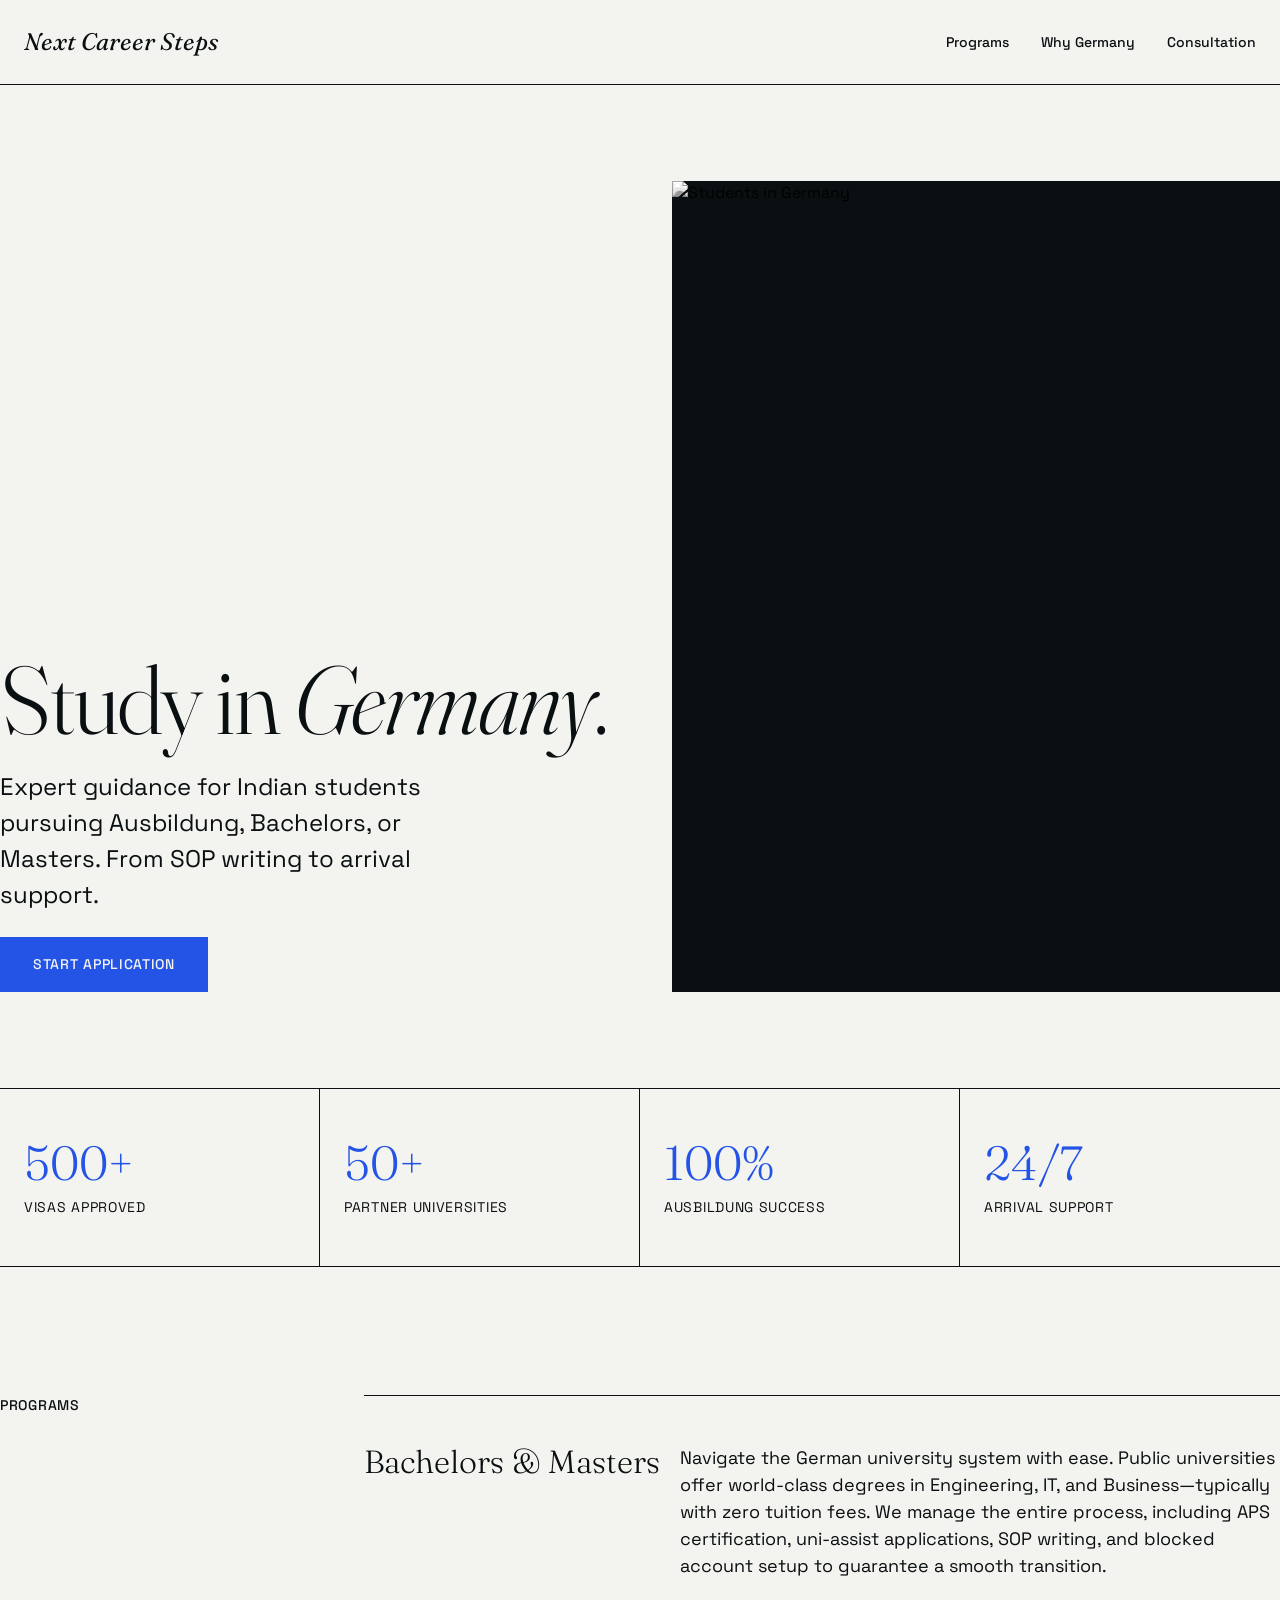
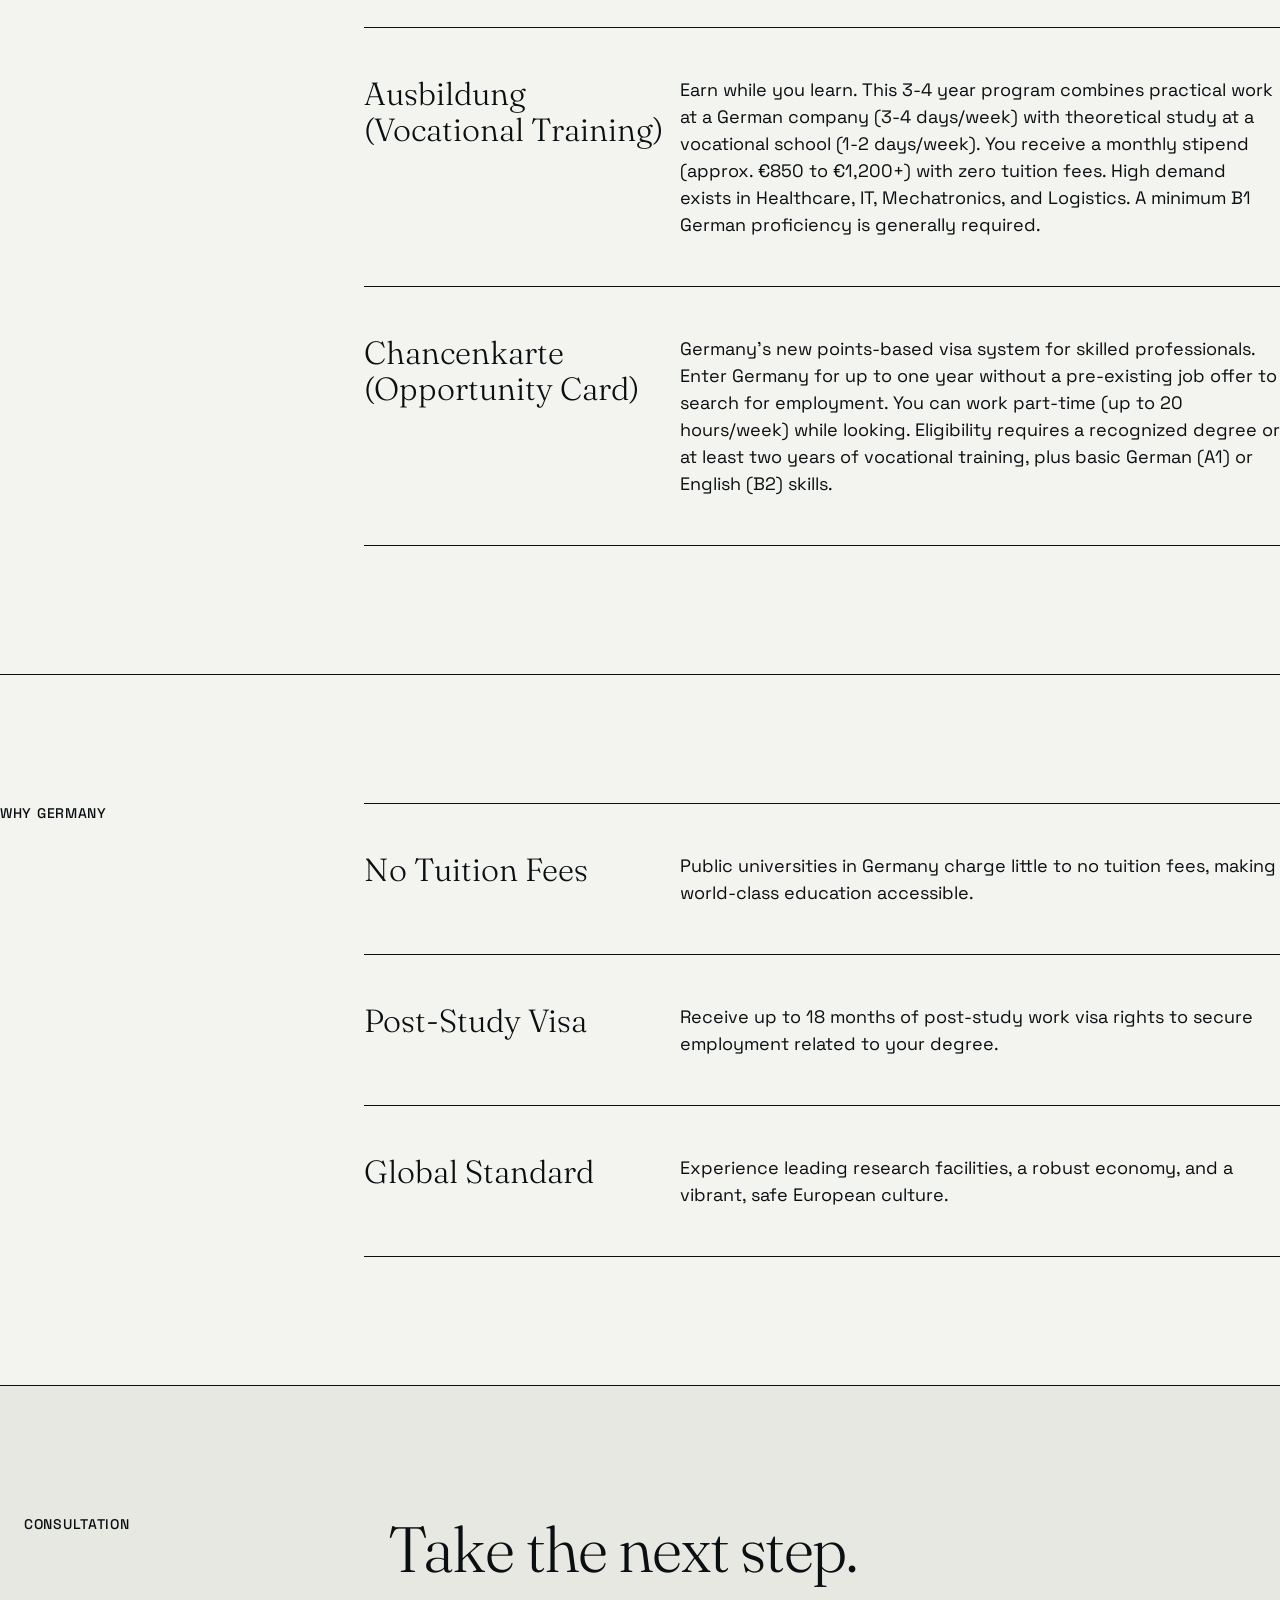
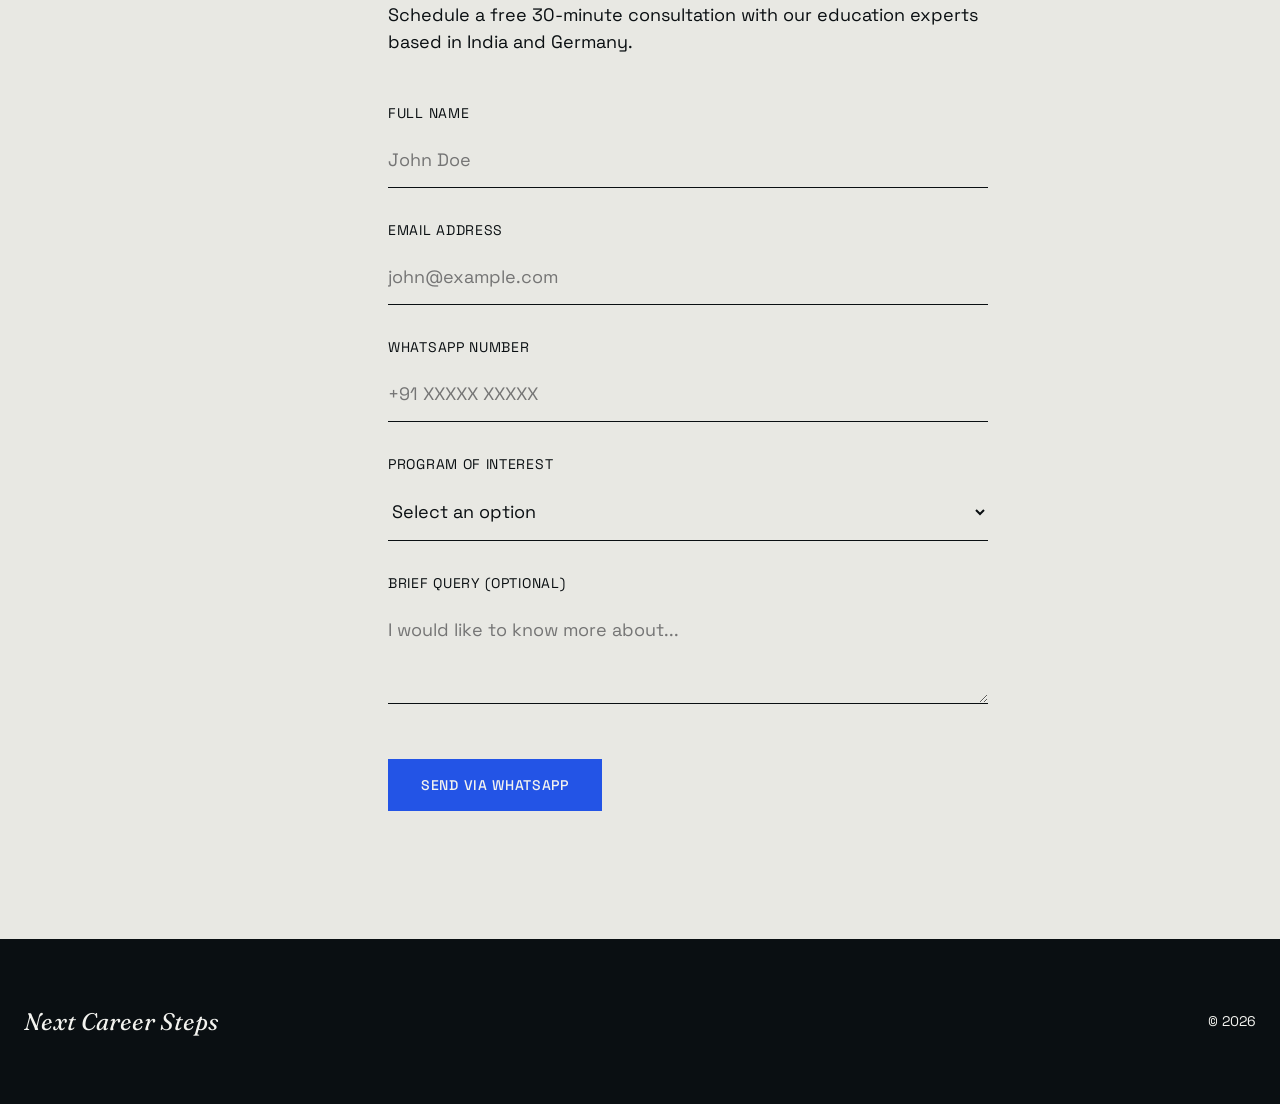
==== index.html @ 49f04acb "Initial commit: Next Career Steps website" ====
<!DOCTYPE html>
<html lang="en">
<head>
    <meta charset="UTF-8">
    <meta name="viewport" content="width=device-width, initial-scale=1.0">
    <title>Next Career Steps | Study in Germany</title>
    <link rel="stylesheet" href="styles.css">
</head>
<body>
    <header class="header">
        <a href="/" class="brand">Next Career Steps</a>
        <nav class="nav-links">
            <a href="#programs">Programs</a>
            <a href="#why">Why Germany</a>
            <a href="#contact">Consultation</a>
        </nav>
    </header>

    <main>
        <section class="container hero">
            <div class="hero-content">
                <h1>Study in <em>Germany</em>.</h1>
                <p>Expert guidance for Indian students pursuing Ausbildung, Bachelors, or Masters. From SOP writing to arrival support.</p>
                <a href="#contact" class="btn btn-primary">Start application</a>
            </div>
            <div class="hero-image">
                <img src="https://images.unsplash.com/photo-1527866959252-deab85ef7d1b?ixlib=rb-4.0.3&auto=format&fit=crop&w=800&q=80" alt="Students in Germany">
            </div>
        </section>

        <section class="stats">
            <div class="stat-item">
                <h3>500+</h3>
                <p>Visas Approved</p>
            </div>
            <div class="stat-item">
                <h3>50+</h3>
                <p>Partner Universities</p>
            </div>
            <div class="stat-item">
                <h3>100%</h3>
                <p>Ausbildung Success</p>
            </div>
            <div class="stat-item">
                <h3>24/7</h3>
                <p>Arrival Support</p>
            </div>
        </section>

        <section id="programs" class="section container">
            <div class="section-grid">
                <div class="section-title">Programs</div>
                <div class="list-group">
                    <div class="list-item">
                        <h4>Bachelors & Masters</h4>
                        <p>Navigate the German university system with ease. Public universities offer world-class degrees in Engineering, IT, and Business—typically with zero tuition fees. We manage the entire process, including APS certification, uni-assist applications, SOP writing, and blocked account setup to guarantee a smooth transition.</p>
                    </div>
                    <div class="list-item">
                        <h4>Ausbildung (Vocational Training)</h4>
                        <p>Earn while you learn. This 3-4 year program combines practical work at a German company (3-4 days/week) with theoretical study at a vocational school (1-2 days/week). You receive a monthly stipend (approx. €850 to €1,200+) with zero tuition fees. High demand exists in Healthcare, IT, Mechatronics, and Logistics. A minimum B1 German proficiency is generally required.</p>
                    </div>
                    <div class="list-item">
                        <h4>Chancenkarte (Opportunity Card)</h4>
                        <p>Germany's new points-based visa system for skilled professionals. Enter Germany for up to one year without a pre-existing job offer to search for employment. You can work part-time (up to 20 hours/week) while looking. Eligibility requires a recognized degree or at least two years of vocational training, plus basic German (A1) or English (B2) skills.</p>
                    </div>
                </div>
            </div>
        </section>

        <section id="why" class="section container">
            <div class="section-grid">
                <div class="section-title">Why Germany</div>
                <div class="list-group">
                    <div class="list-item">
                        <h4>No Tuition Fees</h4>
                        <p>Public universities in Germany charge little to no tuition fees, making world-class education accessible.</p>
                    </div>
                    <div class="list-item">
                        <h4>Post-Study Visa</h4>
                        <p>Receive up to 18 months of post-study work visa rights to secure employment related to your degree.</p>
                    </div>
                    <div class="list-item">
                        <h4>Global Standard</h4>
                        <p>Experience leading research facilities, a robust economy, and a vibrant, safe European culture.</p>
                    </div>
                </div>
            </div>
        </section>

        <section id="contact" class="section contact-section">
            <div class="container section-grid">
                <div class="section-title">Consultation</div>
                <div class="form-wrapper">
                    <h2>Take the next step.</h2>
                    <p>Schedule a free 30-minute consultation with our education experts based in India and Germany.</p>
                    
                    <form id="contact-form" style="margin-top: 3rem;">
                        <div class="form-group">
                            <label for="name">Full Name</label>
                            <input type="text" id="name" required placeholder="John Doe">
                        </div>
                        <div class="form-group">
                            <label for="email">Email Address</label>
                            <input type="email" id="email" required placeholder="john@example.com">
                        </div>
                        <div class="form-group">
                            <label for="phone">WhatsApp Number</label>
                            <input type="tel" id="phone" required placeholder="+91 XXXXX XXXXX">
                        </div>
                        <div class="form-group">
                            <label for="program">Program of Interest</label>
                            <select id="program" required>
                                <option value="" disabled selected>Select an option</option>
                                <option value="Bachelors">Bachelors</option>
                                <option value="Masters">Masters</option>
                                <option value="Ausbildung">Ausbildung</option>
                                <option value="Chancenkarte">Chancenkarte (Job Seeker)</option>
                                <option value="Other">Other</option>
                            </select>
                        </div>
                        <div class="form-group">
                            <label for="message">Brief Query (Optional)</label>
                            <textarea id="message" rows="3" placeholder="I would like to know more about..."></textarea>
                        </div>
                        <button type="submit" class="btn btn-primary" style="margin-top: 1rem;">Send via WhatsApp</button>
                    </form>
                </div>
            </div>
        </section>
    </main>

    <footer class="footer">
        <div class="brand">Next Career Steps</div>
        <p style="margin: 0; font-size: 0.875rem;">© 2026</p>
    </footer>

    <script src="script.js"></script>
</body>
</html>
---- styles.css ----
/* Base & Variables */
@import url('https://fonts.googleapis.com/css2?family=Fraunces:ital,opsz,wght@0,9..144,300;0,9..144,400;1,9..144,300;1,9..144,400&family=Space+Grotesk:wght@400;500;600&display=swap');

:root {
    --ink: #0A0F12;       /* Deep almost black for text and borders */
    --paper: #F3F3EF;     /* slightly warm, gritty off-white */
    --accent: #2354E6;    /* highly saturated electric blue for actions */
    --surface: #E8E8E3;   /* slightly darker paper for contrasting sections */
}

* {
    margin: 0;
    padding: 0;
    box-sizing: border-box;
}

body {
    font-family: 'Space Grotesk', sans-serif;
    color: var(--ink);
    background-color: var(--paper);
    line-height: 1.5;
    -webkit-font-smoothing: antialiased;
}

/* Typography */
h1, h2, h3, h4 {
    font-family: 'Fraunces', serif;
    font-weight: 300;
    line-height: 1.1;
    color: var(--ink);
    margin-bottom: 1rem;
}

h1 {
    font-size: clamp(3rem, 8vw, 6rem);
    letter-spacing: -0.02em;
}

h2 {
    font-size: clamp(2rem, 5vw, 4rem);
    letter-spacing: -0.02em;
}

p {
    font-size: 1.125rem;
    max-width: 65ch;
    margin-bottom: 1.5rem;
}

a {
    color: inherit;
    text-decoration: none;
}

ul {
    list-style: none;
}

/* Layout Utilities */
.container {
    max-width: 1400px;
    margin: 0 auto;
    padding: 0 24px;
}

.border-top { border-top: 1px solid var(--ink); }
.border-bottom { border-bottom: 1px solid var(--ink); }
.border-right { border-right: 1px solid var(--ink); }

/* Buttons & Links */
.btn {
    display: inline-flex;
    align-items: center;
    font-family: 'Space Grotesk', sans-serif;
    font-weight: 500;
    text-transform: uppercase;
    font-size: 0.875rem;
    letter-spacing: 0.05em;
    padding: 1rem 2rem;
    border: 1px solid var(--ink);
    background: transparent;
    color: var(--ink);
    cursor: pointer;
    transition: all 0.2s ease;
}

.btn-primary {
    background: var(--accent);
    color: var(--paper);
    border-color: var(--accent);
}

.btn-primary:hover {
    background: var(--ink);
    border-color: var(--ink);
}

.btn:hover {
    background: var(--ink);
    color: var(--paper);
}

/* Header */
.header {
    display: flex;
    justify-content: space-between;
    align-items: center;
    padding: 1.5rem 24px;
    border-bottom: 1px solid var(--ink);
    background: var(--paper);
}

.brand {
    font-family: 'Fraunces', serif;
    font-size: 1.5rem;
    font-style: italic;
    font-weight: 400;
}

.nav-links {
    display: flex;
    gap: 2rem;
}

.nav-links a {
    font-size: 0.875rem;
    font-weight: 500;
}

.nav-links a:hover {
    color: var(--accent);
}

/* Hero */
.hero {
    padding: 6rem 0;
    display: grid;
    grid-template-columns: 1fr;
    gap: 4rem;
}

@media (min-width: 900px) {
    .hero {
        grid-template-columns: 1fr 1fr;
        align-items: end;
    }
}

.hero-content p {
    font-size: 1.5rem;
    max-width: 30ch;
}

.hero-image {
    aspect-ratio: 3/4;
    background: var(--ink);
    width: 100%;
    overflow: hidden;
}

.hero-image img {
    width: 100%;
    height: 100%;
    object-fit: cover;
    filter: grayscale(100%) contrast(1.2);
    transition: filter 0.5s ease;
}

.hero-image:hover img {
    filter: grayscale(0%);
}

/* Stats */
.stats {
    display: grid;
    grid-template-columns: 1fr;
    border-top: 1px solid var(--ink);
}

@media (min-width: 600px) {
    .stats { grid-template-columns: repeat(2, 1fr); }
}

@media (min-width: 900px) {
    .stats { grid-template-columns: repeat(4, 1fr); }
}

.stat-item {
    padding: 3rem 24px;
    border-bottom: 1px solid var(--ink);
}

@media (min-width: 600px) {
    .stat-item:nth-child(odd) { border-right: 1px solid var(--ink); }
}

@media (min-width: 900px) {
    .stat-item { border-right: 1px solid var(--ink); border-bottom: none; }
    .stat-item:last-child { border-right: none; }
}

.stat-item h3 {
    font-size: 3rem;
    margin-bottom: 0.5rem;
    color: var(--accent);
}

.stat-item p {
    font-size: 0.875rem;
    text-transform: uppercase;
    letter-spacing: 0.05em;
    margin: 0;
}

/* Section Shared */
.section {
    padding: 8rem 0;
    border-top: 1px solid var(--ink);
}

.section-grid {
    display: grid;
    grid-template-columns: 1fr;
    gap: 4rem;
}

@media (min-width: 900px) {
    .section-grid {
        grid-template-columns: 300px 1fr;
    }
}

.section-title {
    font-family: 'Space Grotesk', sans-serif;
    font-size: 0.875rem;
    text-transform: uppercase;
    letter-spacing: 0.05em;
    font-weight: 500;
}

/* List Items (Programs & Why Germany) */
.list-group {
    display: flex;
    flex-direction: column;
}

.list-item {
    border-top: 1px solid var(--ink);
    padding: 3rem 0;
    display: grid;
    grid-template-columns: 1fr;
    gap: 1rem;
}

@media (min-width: 768px) {
    .list-item {
        grid-template-columns: 1fr 2fr;
    }
}

.list-item h4 {
    font-size: 2rem;
    margin: 0;
}

.list-item p {
    margin: 0;
}

.list-group .list-item:last-child {
    border-bottom: 1px solid var(--ink);
}

/* Form Section */
.contact-section {
    background: var(--surface);
}

.form-wrapper {
    max-width: 600px;
}

.form-group {
    margin-bottom: 2rem;
}

.form-group label {
    display: block;
    font-size: 0.875rem;
    text-transform: uppercase;
    letter-spacing: 0.05em;
    margin-bottom: 0.5rem;
}

input, select, textarea {
    width: 100%;
    padding: 1rem 0;
    border: none;
    border-bottom: 1px solid var(--ink);
    background: transparent;
    font-family: 'Space Grotesk', sans-serif;
    font-size: 1.125rem;
    color: var(--ink);
    border-radius: 0;
    transition: border-color 0.2s;
}

input:focus, select:focus, textarea:focus {
    outline: none;
    border-bottom-color: var(--accent);
}

/* Footer */
.footer {
    padding: 4rem 24px;
    border-top: 1px solid var(--ink);
    background: var(--ink);
    color: var(--paper);
    display: flex;
    justify-content: space-between;
    align-items: center;
}

.footer .brand {
    color: var(--paper);
}
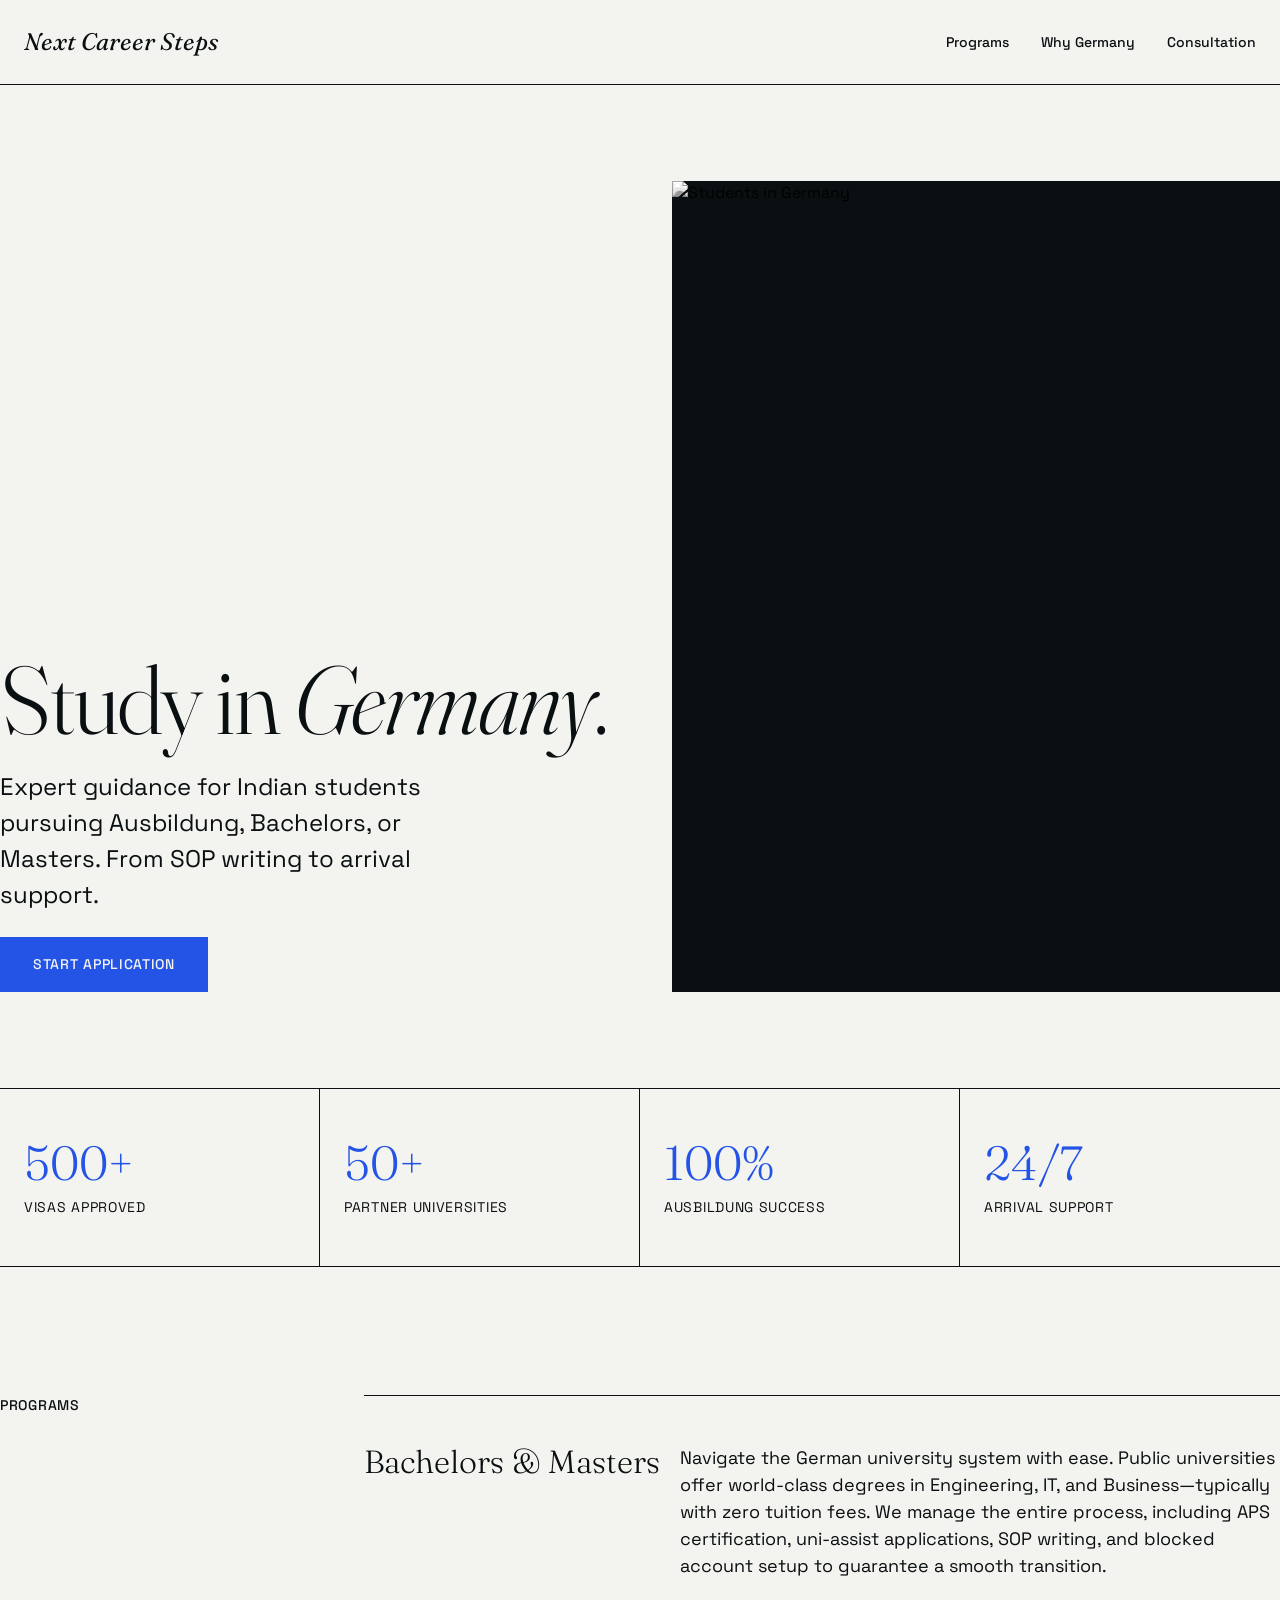
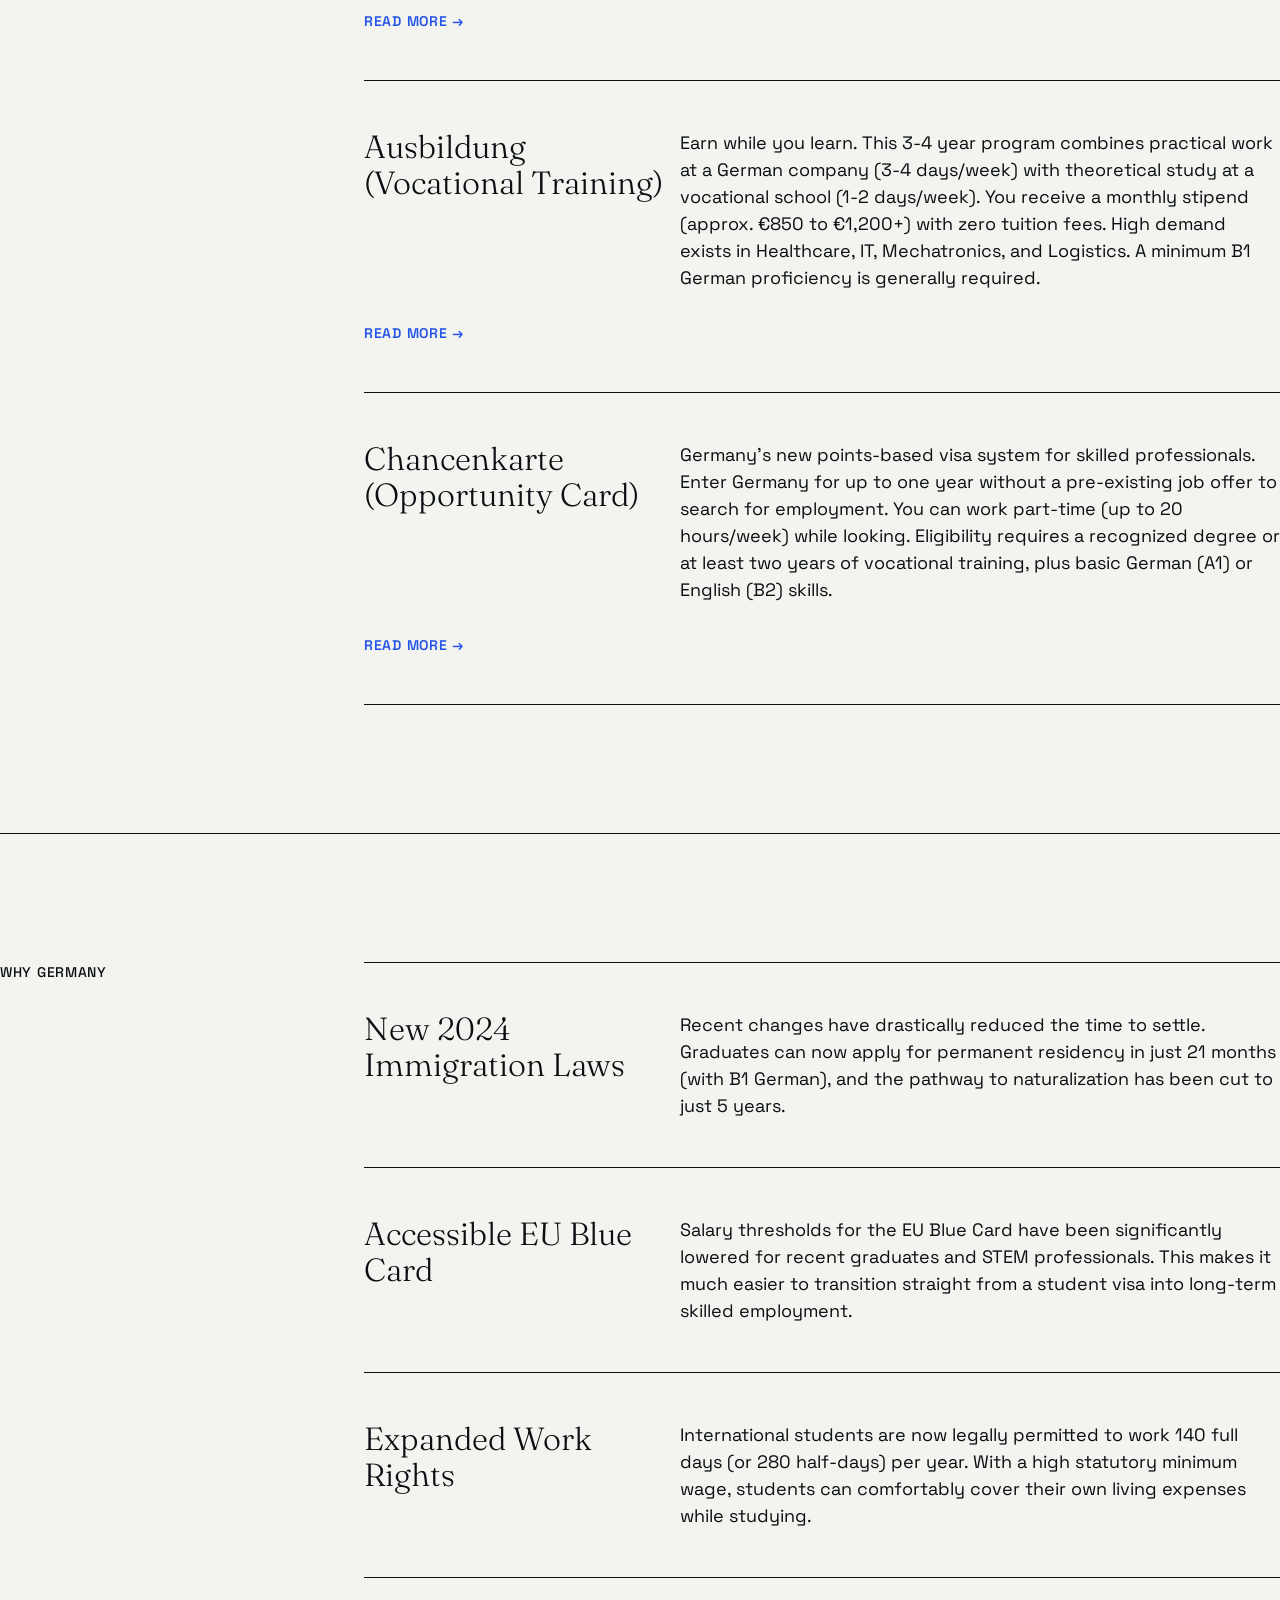
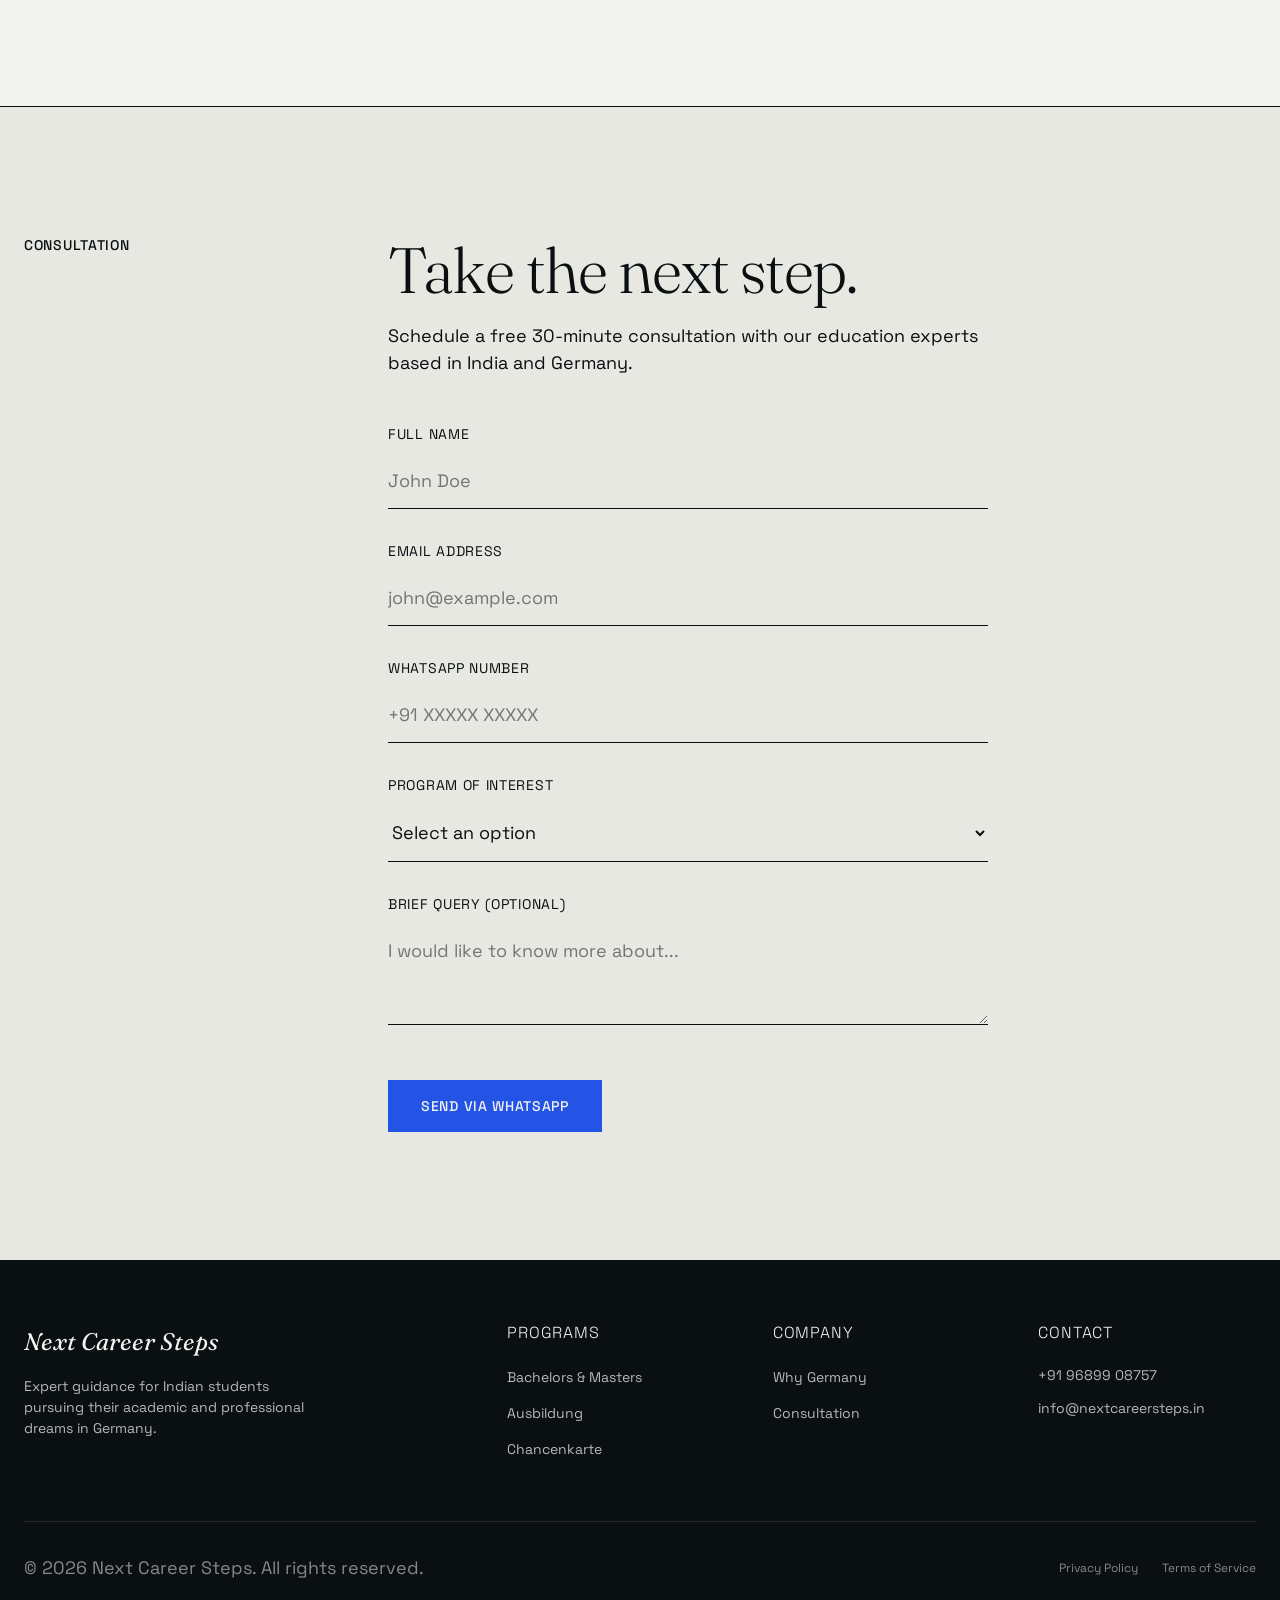
==== commit 6f35f10e: "few features" ====
--- a/index.html
+++ b/index.html
@@ -10,10 +10,11 @@
     <header class="header">
         <a href="/" class="brand">Next Career Steps</a>
         <nav class="nav-links">
-            <a href="#programs">Programs</a>
-            <a href="#why">Why Germany</a>
-            <a href="#contact">Consultation</a>
+            <a href="index.html#programs">Programs</a>
+            <a href="index.html#why">Why Germany</a>
+            <a href="index.html#contact">Consultation</a>
         </nav>
+        <button class="mobile-menu-btn" aria-label="Toggle Menu">☰</button>
     </header>
 
     <main>
@@ -54,14 +55,17 @@
                     <div class="list-item">
                         <h4>Bachelors & Masters</h4>
                         <p>Navigate the German university system with ease. Public universities offer world-class degrees in Engineering, IT, and Business—typically with zero tuition fees. We manage the entire process, including APS certification, uni-assist applications, SOP writing, and blocked account setup to guarantee a smooth transition.</p>
+                        <a href="bachelors-masters.html" class="program-link">Read more &rarr;</a>
                     </div>
                     <div class="list-item">
                         <h4>Ausbildung (Vocational Training)</h4>
                         <p>Earn while you learn. This 3-4 year program combines practical work at a German company (3-4 days/week) with theoretical study at a vocational school (1-2 days/week). You receive a monthly stipend (approx. €850 to €1,200+) with zero tuition fees. High demand exists in Healthcare, IT, Mechatronics, and Logistics. A minimum B1 German proficiency is generally required.</p>
+                        <a href="ausbildung.html" class="program-link">Read more &rarr;</a>
                     </div>
                     <div class="list-item">
                         <h4>Chancenkarte (Opportunity Card)</h4>
                         <p>Germany's new points-based visa system for skilled professionals. Enter Germany for up to one year without a pre-existing job offer to search for employment. You can work part-time (up to 20 hours/week) while looking. Eligibility requires a recognized degree or at least two years of vocational training, plus basic German (A1) or English (B2) skills.</p>
+                        <a href="chancenkarte.html" class="program-link">Read more &rarr;</a>
                     </div>
                 </div>
             </div>
@@ -72,16 +76,16 @@
                 <div class="section-title">Why Germany</div>
                 <div class="list-group">
                     <div class="list-item">
-                        <h4>No Tuition Fees</h4>
-                        <p>Public universities in Germany charge little to no tuition fees, making world-class education accessible.</p>
+                        <h4>New 2024 Immigration Laws</h4>
+                        <p>Recent changes have drastically reduced the time to settle. Graduates can now apply for permanent residency in just 21 months (with B1 German), and the pathway to naturalization has been cut to just 5 years.</p>
                     </div>
                     <div class="list-item">
-                        <h4>Post-Study Visa</h4>
-                        <p>Receive up to 18 months of post-study work visa rights to secure employment related to your degree.</p>
+                        <h4>Accessible EU Blue Card</h4>
+                        <p>Salary thresholds for the EU Blue Card have been significantly lowered for recent graduates and STEM professionals. This makes it much easier to transition straight from a student visa into long-term skilled employment.</p>
                     </div>
                     <div class="list-item">
-                        <h4>Global Standard</h4>
-                        <p>Experience leading research facilities, a robust economy, and a vibrant, safe European culture.</p>
+                        <h4>Expanded Work Rights</h4>
+                        <p>International students are now legally permitted to work 140 full days (or 280 half-days) per year. With a high statutory minimum wage, students can comfortably cover their own living expenses while studying.</p>
                     </div>
                 </div>
             </div>
@@ -130,8 +134,41 @@
     </main>
 
     <footer class="footer">
-        <div class="brand">Next Career Steps</div>
-        <p style="margin: 0; font-size: 0.875rem;">© 2026</p>
+        <div class="footer-grid">
+            <div class="footer-col">
+                <a href="index.html" class="brand">Next Career Steps</a>
+                <p>Expert guidance for Indian students pursuing their academic and professional dreams in Germany.</p>
+            </div>
+            <div class="footer-col">
+                <h4>Programs</h4>
+                <ul>
+                    <li><a href="bachelors-masters.html">Bachelors & Masters</a></li>
+                    <li><a href="ausbildung.html">Ausbildung</a></li>
+                    <li><a href="chancenkarte.html">Chancenkarte</a></li>
+                </ul>
+            </div>
+            <div class="footer-col">
+                <h4>Company</h4>
+                <ul>
+                    <li><a href="index.html#why">Why Germany</a></li>
+                    <li><a href="index.html#contact">Consultation</a></li>
+                </ul>
+            </div>
+            <div class="footer-col">
+                <h4>Contact</h4>
+                <ul>
+                    <li style="color: rgba(255,255,255,0.7); font-size: 0.875rem;">+91 96899 08757</li>
+                    <li style="color: rgba(255,255,255,0.7); font-size: 0.875rem;">info@nextcareersteps.in</li>
+                </ul>
+            </div>
+        </div>
+        <div class="footer-bottom">
+            <p style="margin: 0;">&copy; 2026 Next Career Steps. All rights reserved.</p>
+            <div class="footer-bottom-links">
+                <a href="#">Privacy Policy</a>
+                <a href="#">Terms of Service</a>
+            </div>
+        </div>
     </footer>
 
     <script src="script.js"></script>
--- a/styles.css
+++ b/styles.css
@@ -120,11 +120,86 @@
 .nav-links {
     display: flex;
     gap: 2rem;
+    align-items: center;
 }
 
 .nav-links a {
     font-size: 0.875rem;
     font-weight: 500;
+}
+
+.mobile-menu-btn {
+    display: none;
+    background: none;
+    border: none;
+    font-size: 1.5rem;
+    cursor: pointer;
+    color: var(--ink);
+}
+
+@media (max-width: 768px) {
+    .header {
+        position: relative;
+    }
+    .mobile-menu-btn {
+        display: block;
+    }
+    .nav-links {
+        display: none;
+        position: absolute;
+        top: 100%;
+        left: 0;
+        width: 100%;
+        background: var(--paper);
+        flex-direction: column;
+        padding: 2rem 24px;
+        border-bottom: 1px solid var(--ink);
+        z-index: 100;
+    }
+    .nav-links.active {
+        display: flex;
+    }
+}
+
+/* Internal Page Styles */
+.page-header {
+    padding: 6rem 0 3rem;
+    border-bottom: 1px solid var(--ink);
+    margin-bottom: 3rem;
+}
+
+.article-image {
+    width: 100%;
+    height: 400px;
+    margin-bottom: 3rem;
+    overflow: hidden;
+    background: var(--ink);
+    border: 1px solid var(--ink);
+}
+
+.article-image img {
+    width: 100%;
+    height: 100%;
+    object-fit: cover;
+    filter: grayscale(100%) contrast(1.2);
+    transition: filter 0.5s ease;
+}
+
+.article-image:hover img {
+    filter: grayscale(0%);
+}
+
+.program-link {
+    color: var(--accent);
+    font-weight: 600;
+    display: inline-block;
+    margin-top: 1rem;
+    text-transform: uppercase;
+    font-size: 0.875rem;
+    letter-spacing: 0.05em;
+}
+.program-link:hover {
+    text-decoration: underline;
 }
 
 .nav-links a:hover {
@@ -312,15 +387,80 @@
 
 /* Footer */
 .footer {
-    padding: 4rem 24px;
-    border-top: 1px solid var(--ink);
+    padding: 4rem 24px 2rem;
     background: var(--ink);
     color: var(--paper);
+}
+
+.footer-grid {
+    display: grid;
+    grid-template-columns: 1fr;
+    gap: 3rem;
+    max-width: 1400px;
+    margin: 0 auto;
+    border-bottom: 1px solid rgba(255,255,255,0.1);
+    padding-bottom: 3rem;
+}
+
+@media (min-width: 768px) {
+    .footer-grid {
+        grid-template-columns: 2fr 1fr 1fr 1fr;
+    }
+}
+
+.footer-col .brand {
+    color: var(--paper);
+    margin-bottom: 1rem;
+    display: block;
+}
+
+.footer-col p {
+    font-size: 0.875rem;
+    color: rgba(255,255,255,0.7);
+    max-width: 300px;
+}
+
+.footer-col h4 {
+    color: var(--paper);
+    font-size: 1rem;
+    margin-bottom: 1.5rem;
+    font-family: 'Space Grotesk', sans-serif;
+    letter-spacing: 0.05em;
+    text-transform: uppercase;
+}
+
+.footer-col ul {
+    list-style: none;
+    padding: 0;
+}
+
+.footer-col ul li {
+    margin-bottom: 0.75rem;
+}
+
+.footer-col ul a {
+    color: rgba(255,255,255,0.7);
+    font-size: 0.875rem;
+    transition: color 0.2s ease;
+}
+
+.footer-col ul a:hover {
+    color: var(--accent);
+}
+
+.footer-bottom {
     display: flex;
     justify-content: space-between;
     align-items: center;
-}
-
-.footer .brand {
-    color: var(--paper);
-}
+    max-width: 1400px;
+    margin: 2rem auto 0;
+    font-size: 0.75rem;
+    color: rgba(255,255,255,0.5);
+    flex-wrap: wrap;
+    gap: 1rem;
+}
+
+.footer-bottom-links {
+    display: flex;
+    gap: 1.5rem;
+}
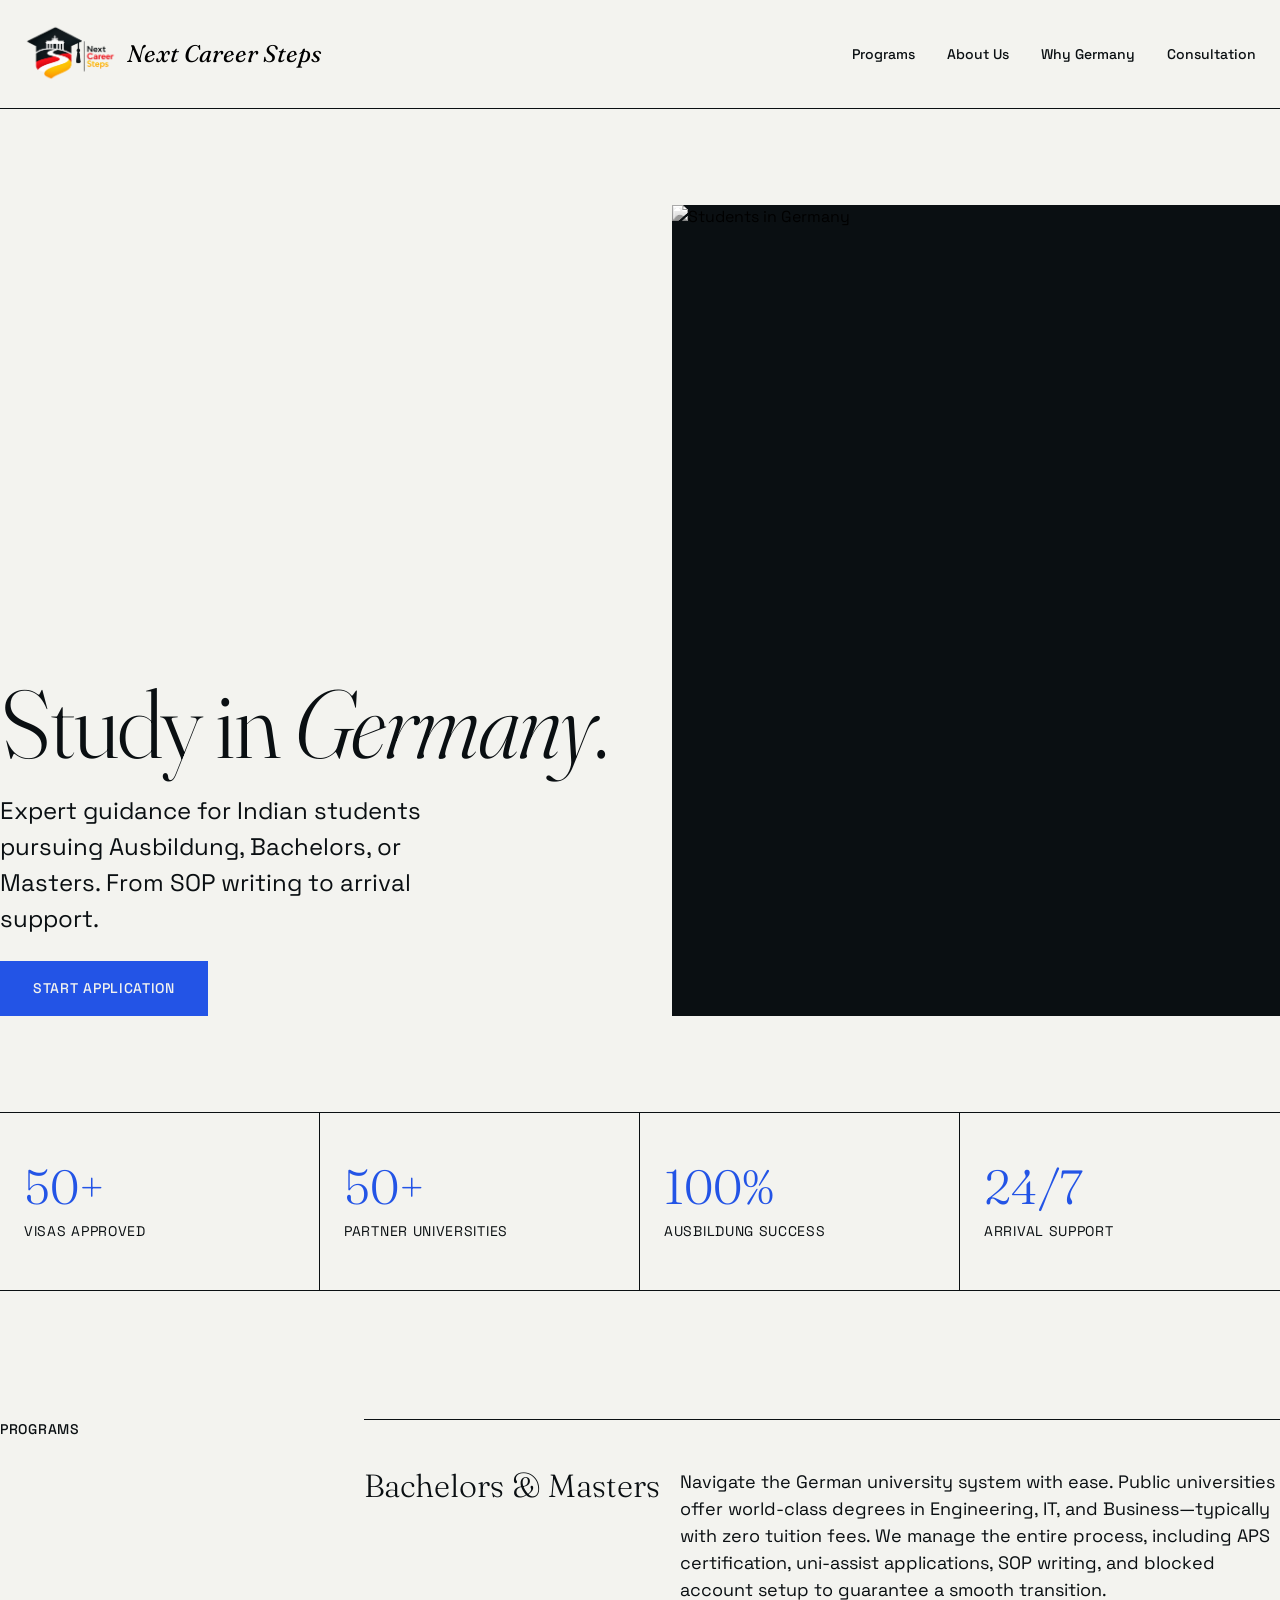
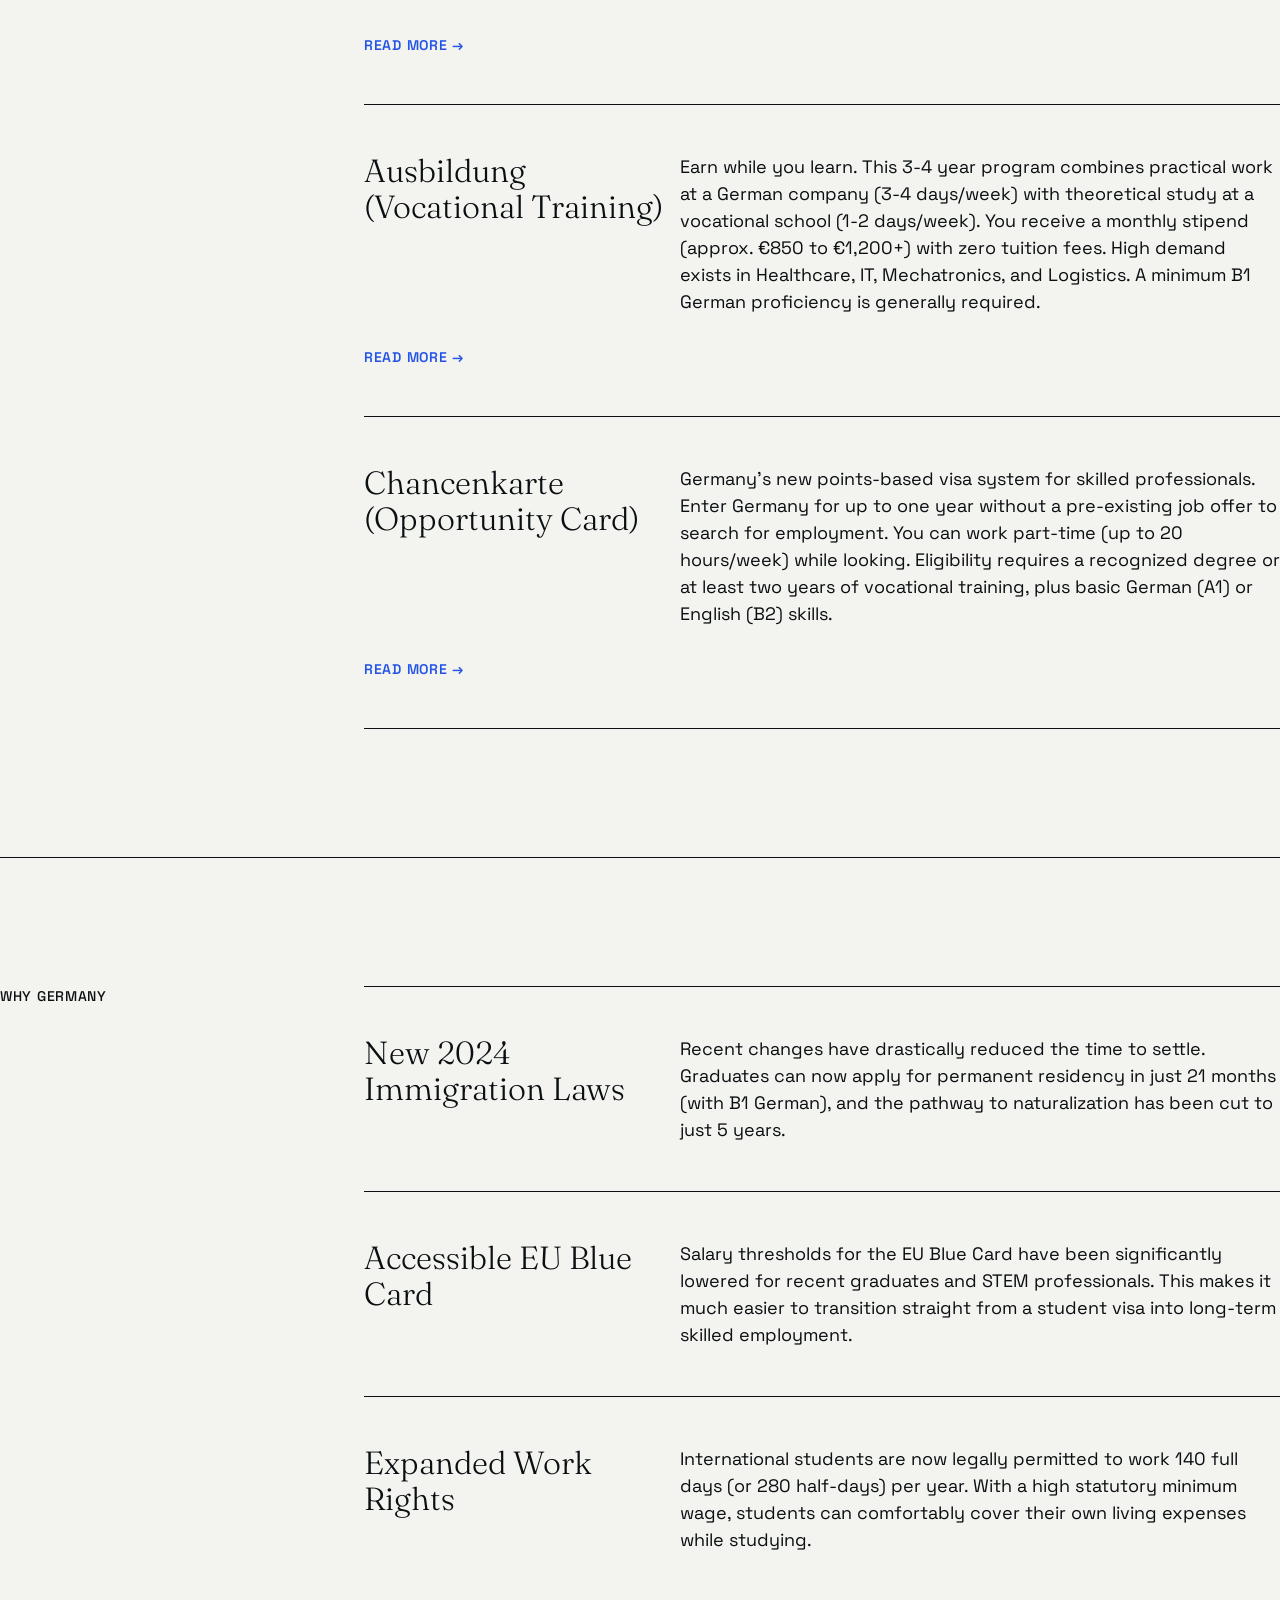
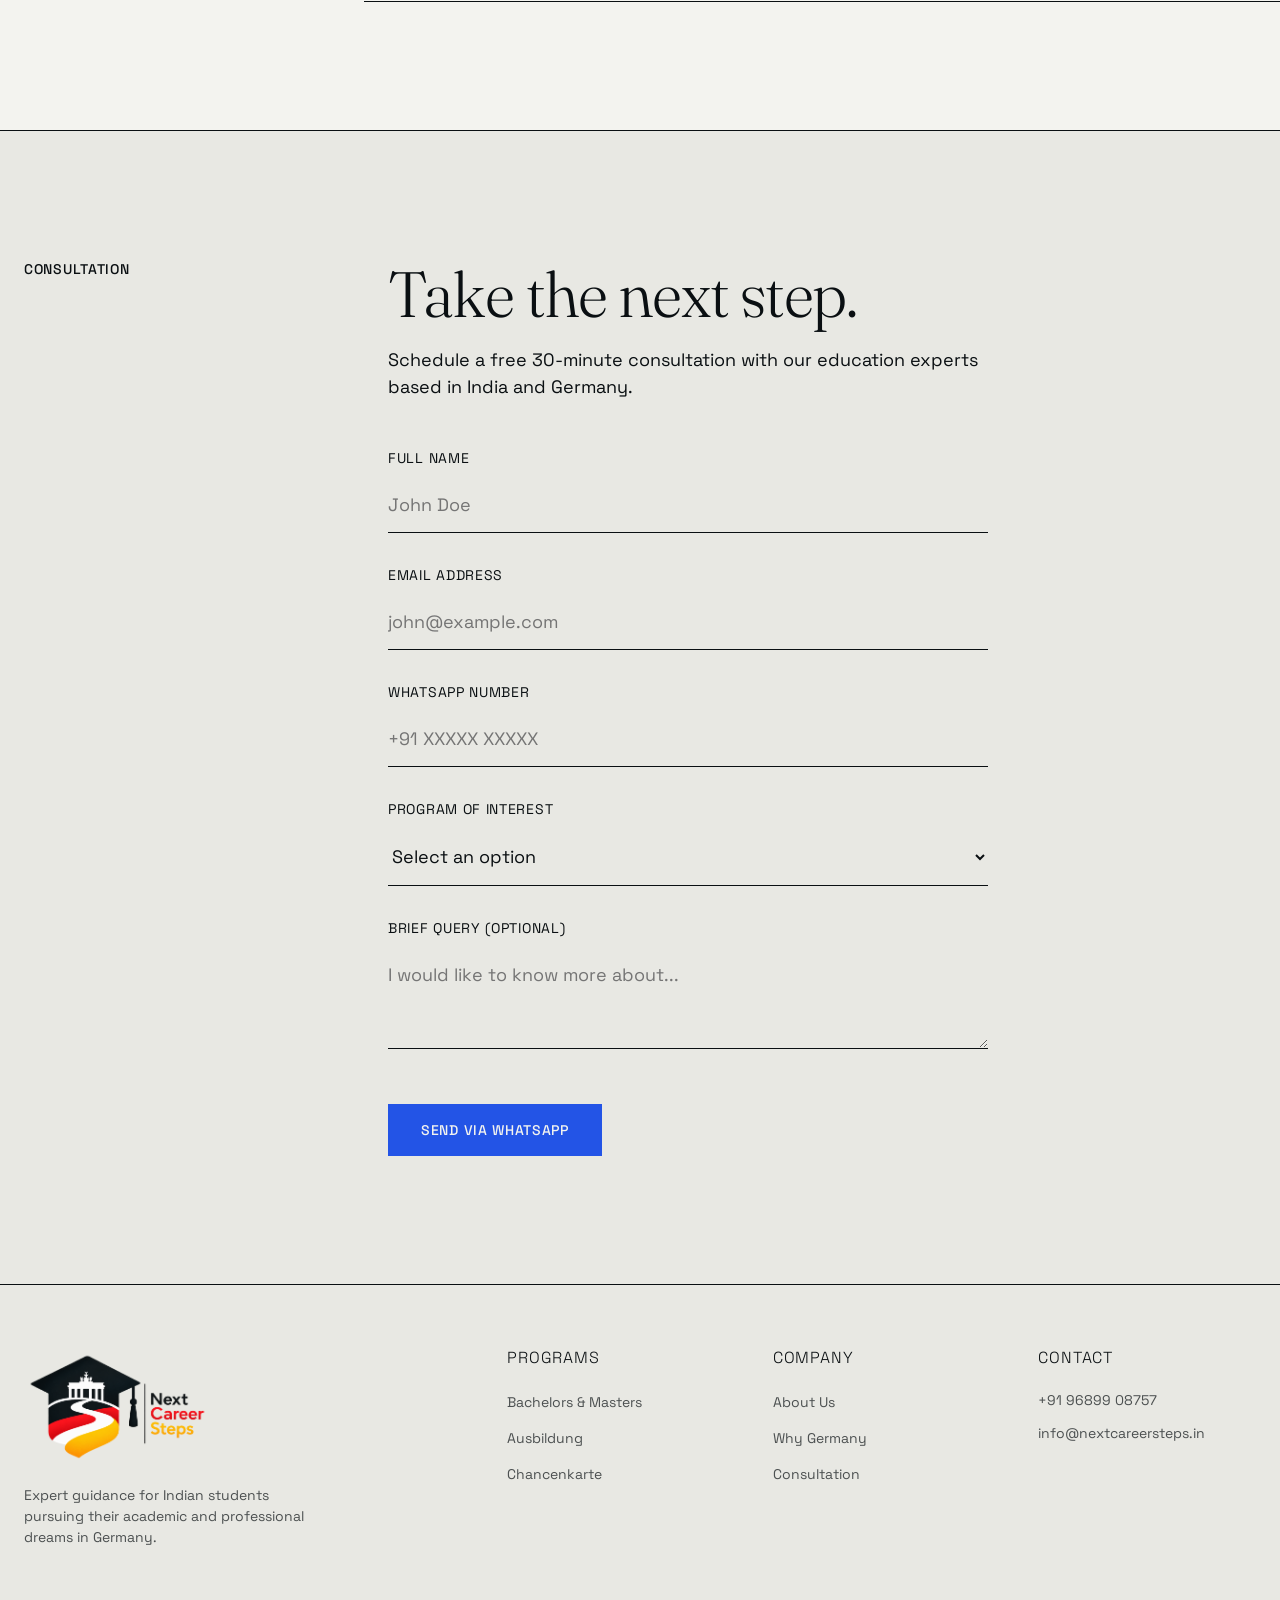
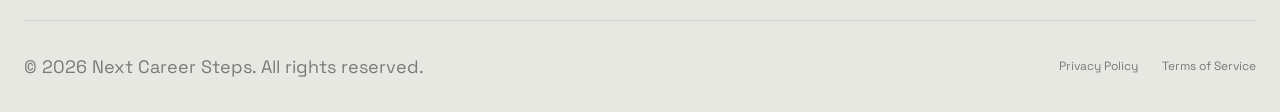
==== commit 4e83761b: "Add About Us page, update logo across site, make mobile responsive" ====
--- a/index.html
+++ b/index.html
@@ -8,9 +8,13 @@
 </head>
 <body>
     <header class="header">
-        <a href="/" class="brand">Next Career Steps</a>
+        <a href="/" class="brand" style="display: flex; align-items: center; gap: 10px; text-decoration: none;">
+            <img src="logo.png" alt="Next Career Steps Logo" style="height: 60px; width: auto; border-radius: 4px;">
+            <span style="color: #000000;">Next Career Steps</span>
+        </a>
         <nav class="nav-links">
             <a href="index.html#programs">Programs</a>
+            <a href="about.html">About Us</a>
             <a href="index.html#why">Why Germany</a>
             <a href="index.html#contact">Consultation</a>
         </nav>
@@ -31,7 +35,7 @@
 
         <section class="stats">
             <div class="stat-item">
-                <h3>500+</h3>
+                <h3>50+</h3>
                 <p>Visas Approved</p>
             </div>
             <div class="stat-item">
@@ -136,7 +140,9 @@
     <footer class="footer">
         <div class="footer-grid">
             <div class="footer-col">
-                <a href="index.html" class="brand">Next Career Steps</a>
+                <a href="index.html" class="brand" style="display: flex; align-items: center;">
+                    <img src="logo.png" alt="Next Career Steps Logo" style="height: 120px; width: auto; border-radius: 4px;">
+                </a>
                 <p>Expert guidance for Indian students pursuing their academic and professional dreams in Germany.</p>
             </div>
             <div class="footer-col">
@@ -150,6 +156,7 @@
             <div class="footer-col">
                 <h4>Company</h4>
                 <ul>
+                    <li><a href="about.html">About Us</a></li>
                     <li><a href="index.html#why">Why Germany</a></li>
                     <li><a href="index.html#contact">Consultation</a></li>
                 </ul>
@@ -157,8 +164,8 @@
             <div class="footer-col">
                 <h4>Contact</h4>
                 <ul>
-                    <li style="color: rgba(255,255,255,0.7); font-size: 0.875rem;">+91 96899 08757</li>
-                    <li style="color: rgba(255,255,255,0.7); font-size: 0.875rem;">info@nextcareersteps.in</li>
+                    <li style="color: rgba(10,15,18,0.7); font-size: 0.875rem;">+91 96899 08757</li>
+                    <li style="color: rgba(10,15,18,0.7); font-size: 0.875rem;">info@nextcareersteps.in</li>
                 </ul>
             </div>
         </div>
--- a/styles.css
+++ b/styles.css
@@ -388,8 +388,9 @@
 /* Footer */
 .footer {
     padding: 4rem 24px 2rem;
-    background: var(--ink);
-    color: var(--paper);
+    background: var(--surface);
+    color: var(--ink);
+    border-top: 1px solid var(--ink);
 }
 
 .footer-grid {
@@ -398,7 +399,7 @@
     gap: 3rem;
     max-width: 1400px;
     margin: 0 auto;
-    border-bottom: 1px solid rgba(255,255,255,0.1);
+    border-bottom: 1px solid rgba(10,15,18,0.1);
     padding-bottom: 3rem;
 }
 
@@ -409,19 +410,19 @@
 }
 
 .footer-col .brand {
-    color: var(--paper);
+    color: var(--ink);
     margin-bottom: 1rem;
     display: block;
 }
 
 .footer-col p {
     font-size: 0.875rem;
-    color: rgba(255,255,255,0.7);
+    color: rgba(10,15,18,0.7);
     max-width: 300px;
 }
 
 .footer-col h4 {
-    color: var(--paper);
+    color: var(--ink);
     font-size: 1rem;
     margin-bottom: 1.5rem;
     font-family: 'Space Grotesk', sans-serif;
@@ -439,7 +440,7 @@
 }
 
 .footer-col ul a {
-    color: rgba(255,255,255,0.7);
+    color: rgba(10,15,18,0.7);
     font-size: 0.875rem;
     transition: color 0.2s ease;
 }
@@ -455,7 +456,7 @@
     max-width: 1400px;
     margin: 2rem auto 0;
     font-size: 0.75rem;
-    color: rgba(255,255,255,0.5);
+    color: rgba(10,15,18,0.5);
     flex-wrap: wrap;
     gap: 1rem;
 }
@@ -464,3 +465,23 @@
     display: flex;
     gap: 1.5rem;
 }
+
+@media (max-width: 768px) {
+    .header .brand {
+        font-size: 1.1rem !important;
+        gap: 5px !important;
+    }
+    .header .brand img {
+        height: 40px !important;
+    }
+}
+
+
+@media (max-width: 768px) {
+    .footer-col .brand img {
+        max-width: 100%;
+        height: auto !important;
+        max-height: 80px;
+    }
+}
+
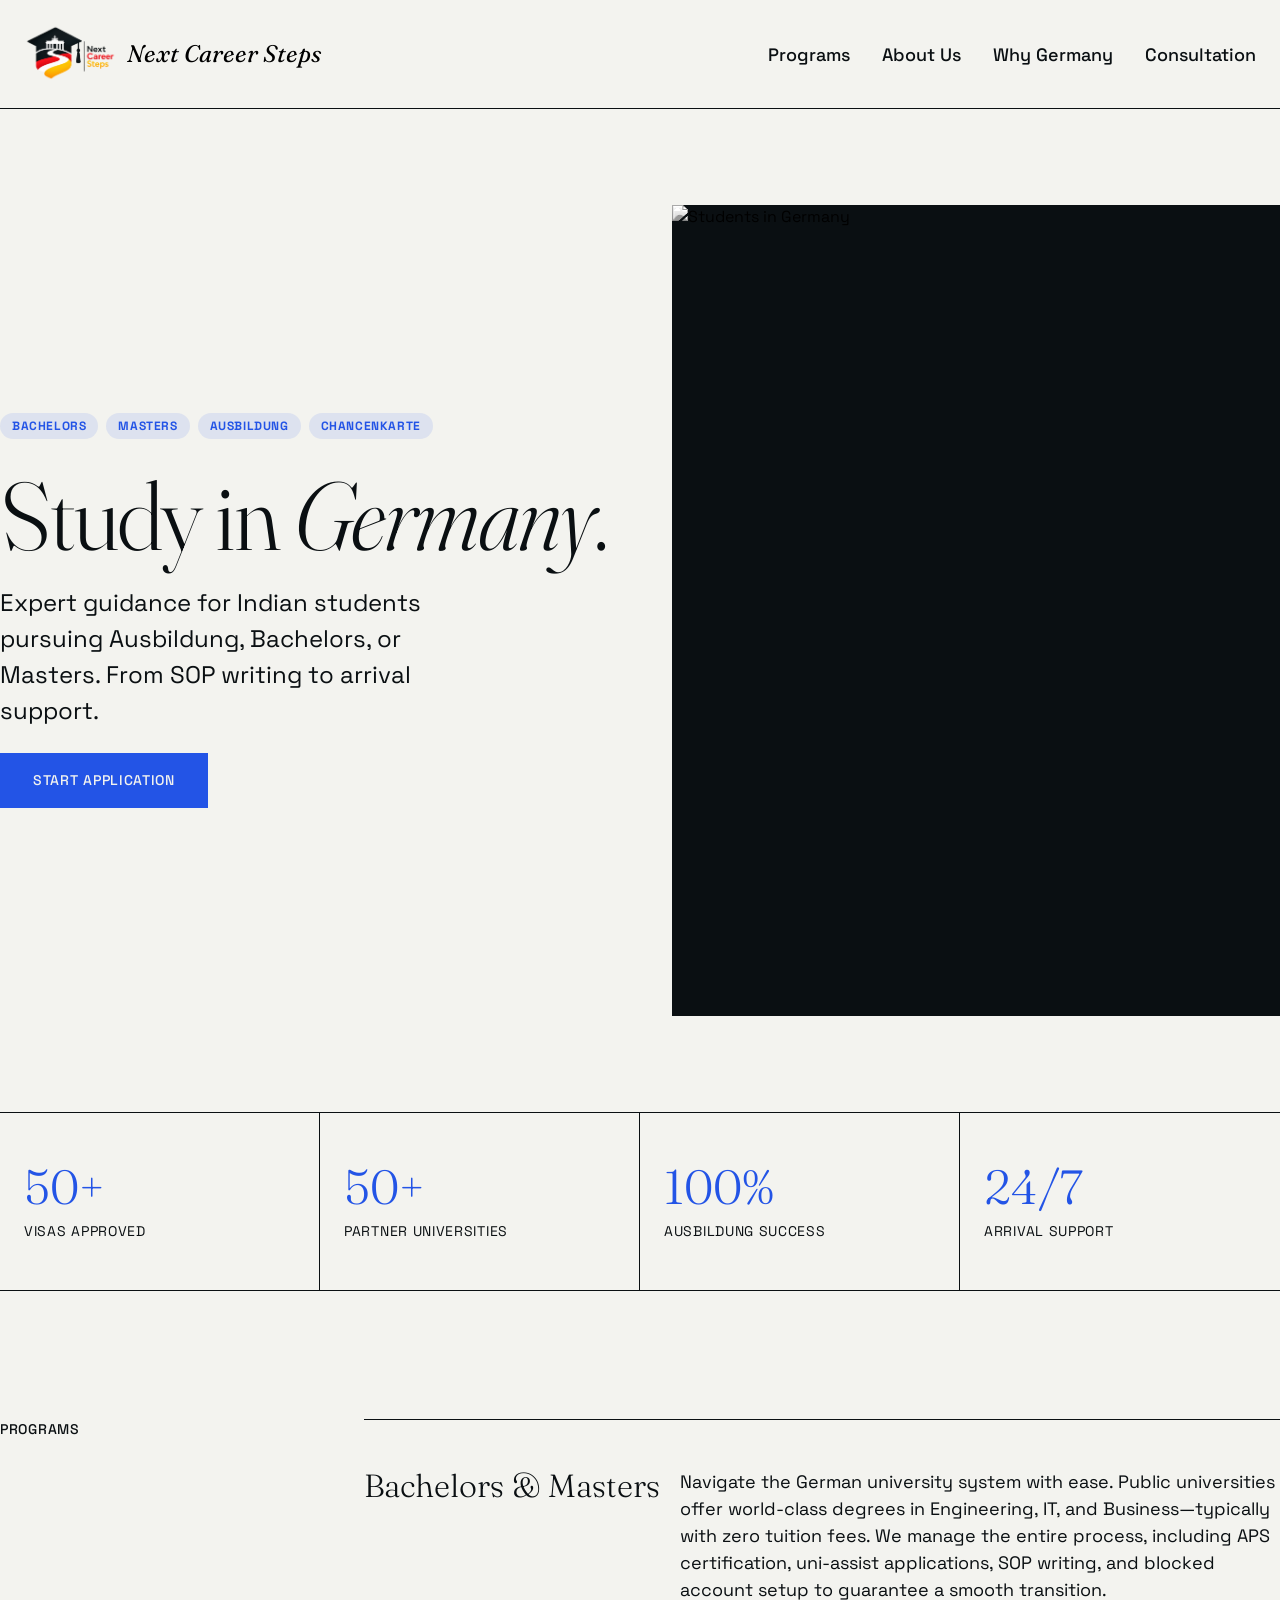
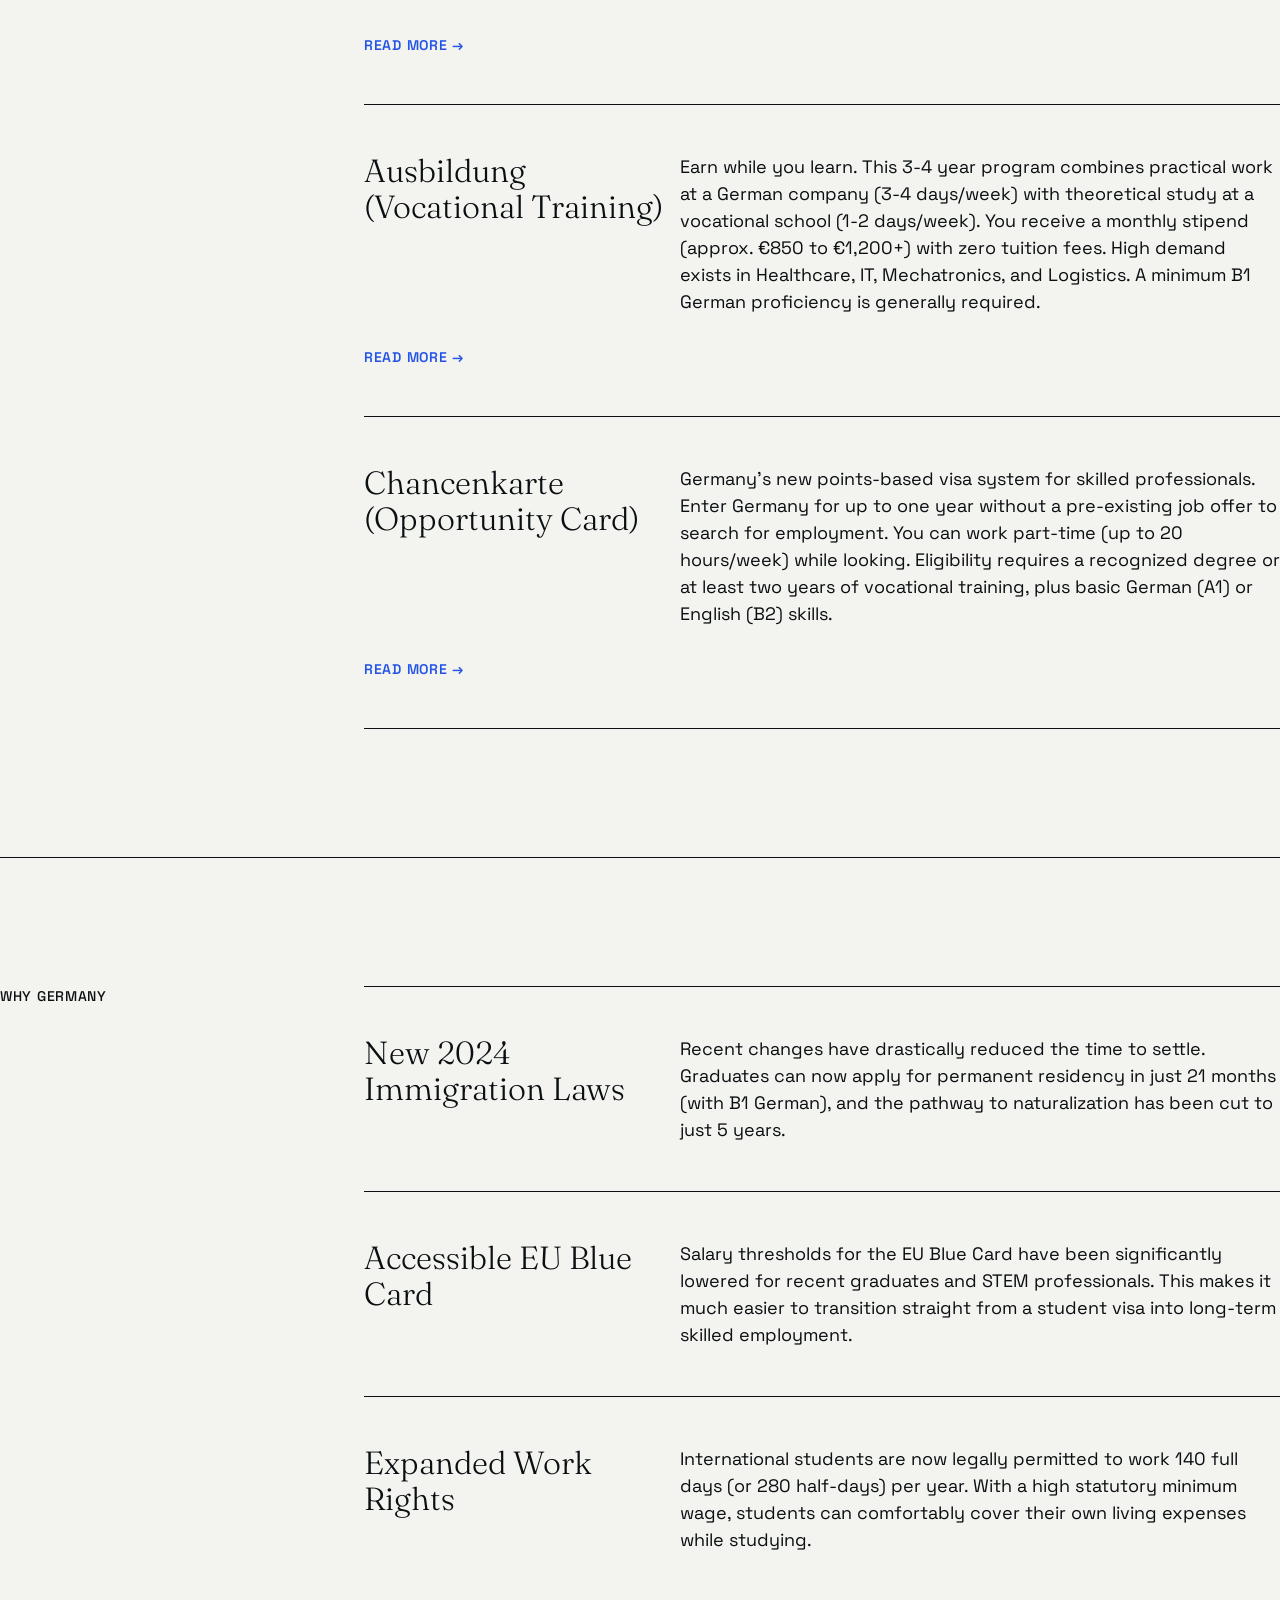
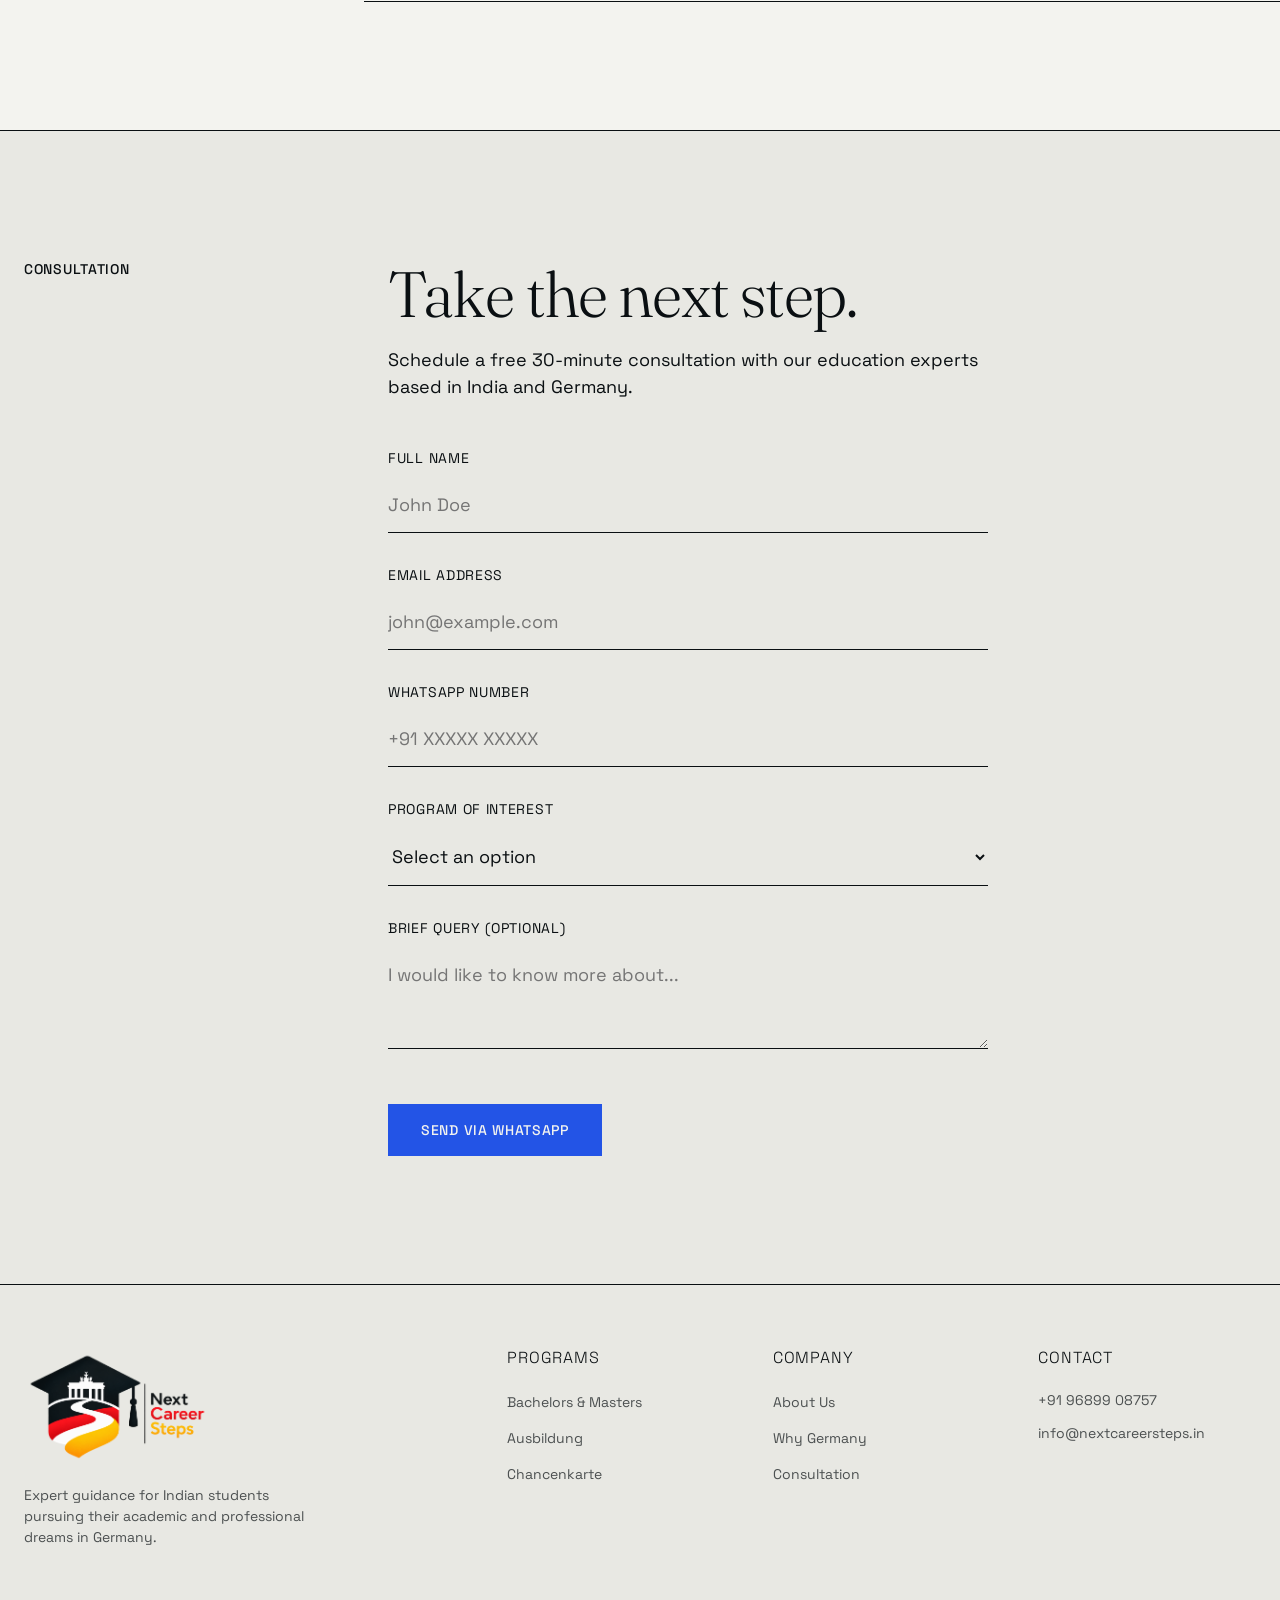
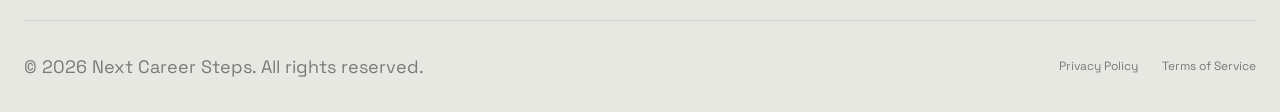
==== commit 42a2bcad: "Enhance hero section with dynamic tags, restore header layout, improve nav link styling" ====
--- a/index.html
+++ b/index.html
@@ -24,6 +24,12 @@
     <main>
         <section class="container hero">
             <div class="hero-content">
+                <div class="hero-tags">
+                    <a href="bachelors-masters.html" class="hero-tag">Bachelors</a>
+                    <a href="bachelors-masters.html" class="hero-tag">Masters</a>
+                    <a href="ausbildung.html" class="hero-tag">Ausbildung</a>
+                    <a href="chancenkarte.html" class="hero-tag">Chancenkarte</a>
+                </div>
                 <h1>Study in <em>Germany</em>.</h1>
                 <p>Expert guidance for Indian students pursuing Ausbildung, Bachelors, or Masters. From SOP writing to arrival support.</p>
                 <a href="#contact" class="btn btn-primary">Start application</a>
--- a/styles.css
+++ b/styles.css
@@ -124,8 +124,9 @@
 }
 
 .nav-links a {
-    font-size: 0.875rem;
+    font-size: 1.125rem;
     font-weight: 500;
+    transition: color 0.2s ease;
 }
 
 .mobile-menu-btn {
@@ -217,13 +218,41 @@
 @media (min-width: 900px) {
     .hero {
         grid-template-columns: 1fr 1fr;
-        align-items: end;
+        align-items: center;
     }
 }
 
 .hero-content p {
     font-size: 1.5rem;
     max-width: 30ch;
+}
+
+.hero-tags {
+    display: flex;
+    flex-wrap: wrap;
+    gap: 0.5rem;
+    margin-bottom: 1.5rem;
+}
+
+.hero-tag {
+    background: rgba(35, 84, 230, 0.1);
+    color: var(--accent);
+    padding: 0.25rem 0.75rem;
+    border-radius: 100px;
+    font-size: 0.75rem;
+    text-transform: uppercase;
+    letter-spacing: 0.05em;
+    font-weight: bold;
+    text-decoration: none;
+    transition: all 0.3s ease;
+    display: inline-block;
+}
+
+.hero-tag:hover {
+    background: var(--accent);
+    color: var(--paper);
+    transform: translateY(-2px);
+    box-shadow: 0 4px 8px rgba(35, 84, 230, 0.2);
 }
 
 .hero-image {
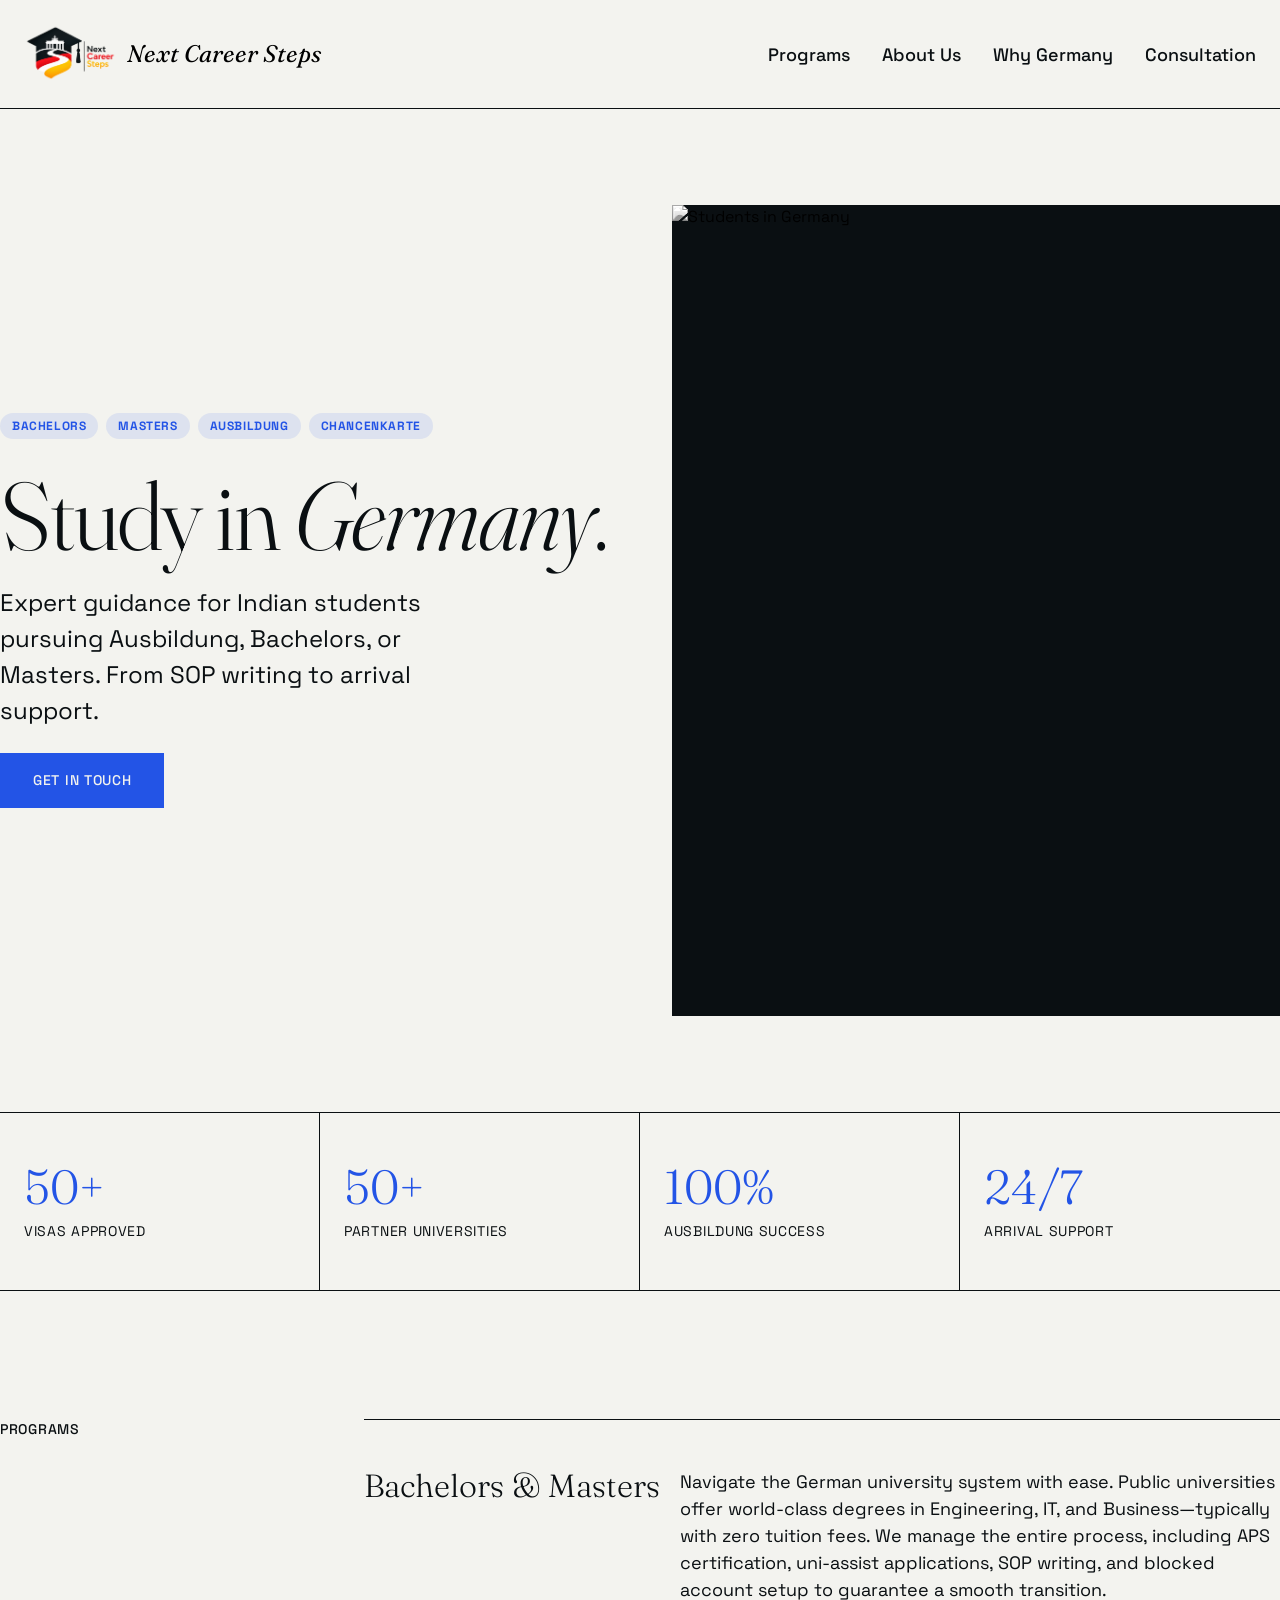
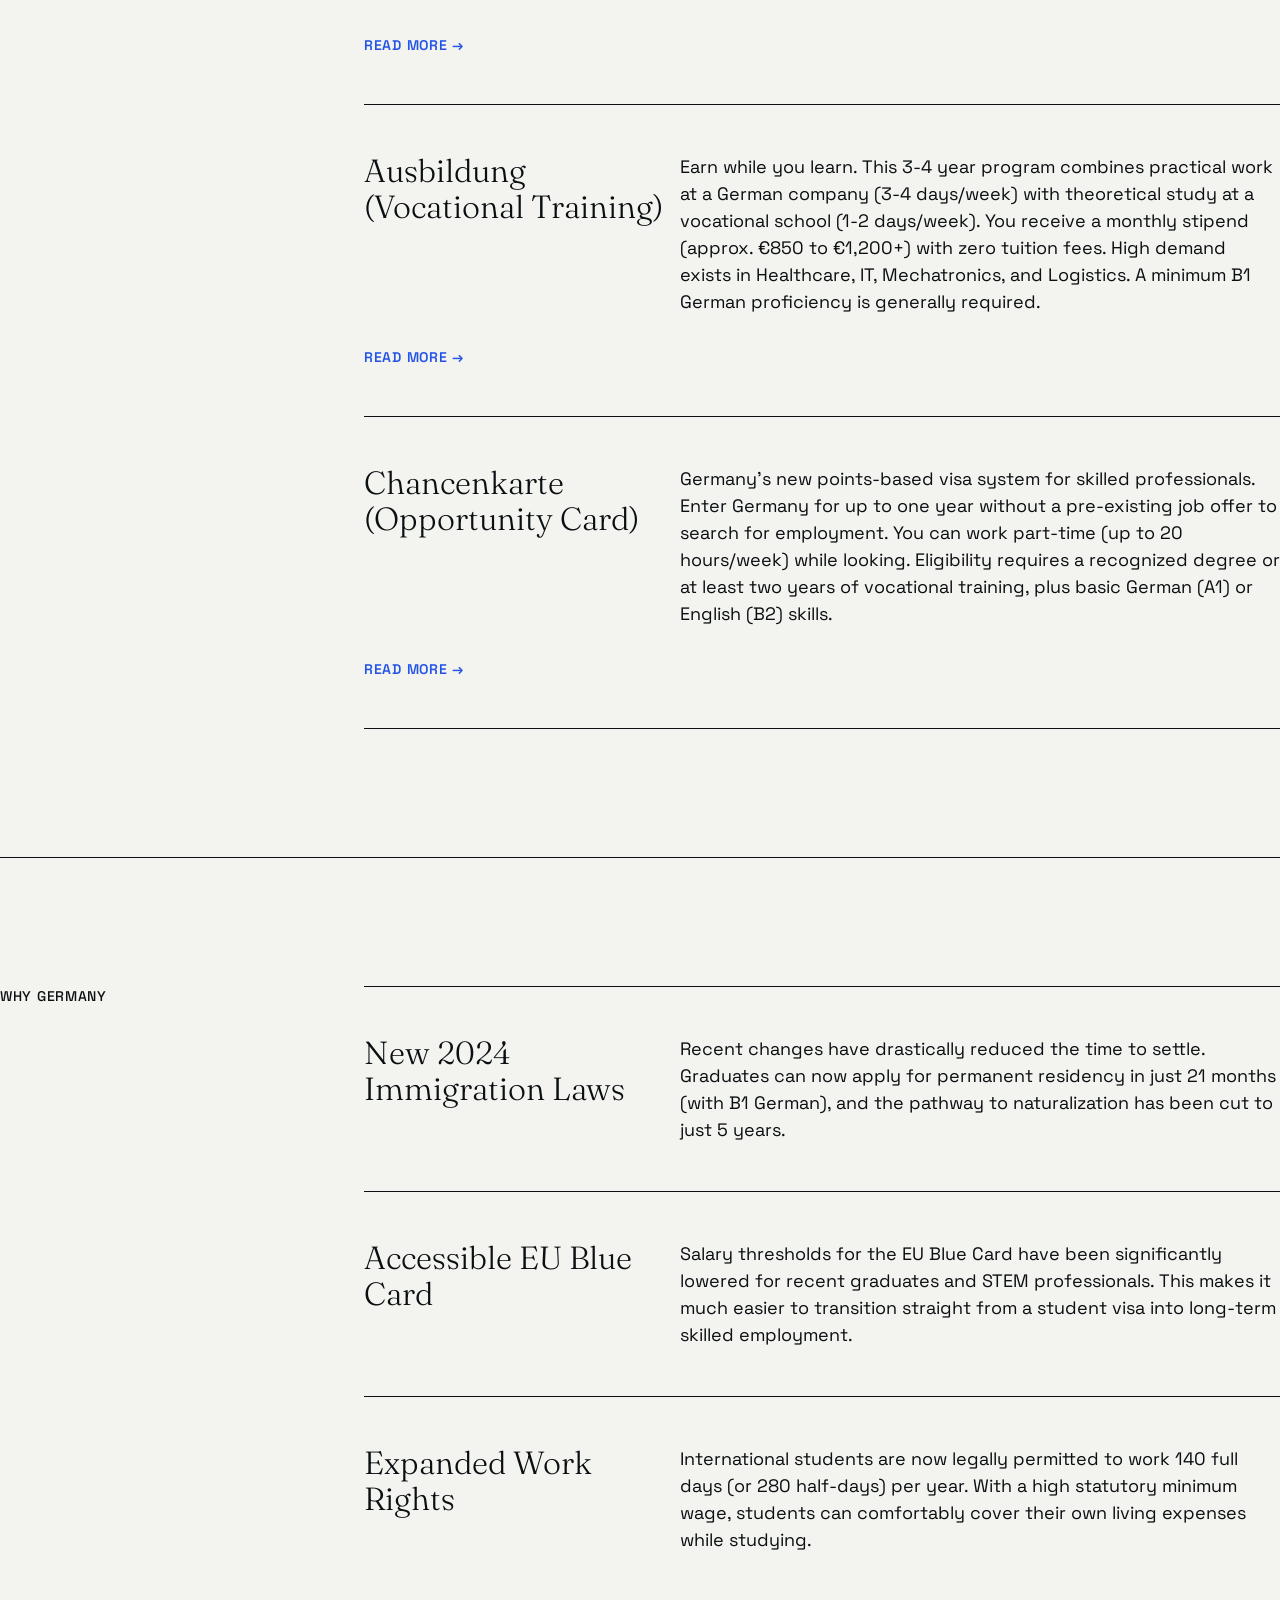
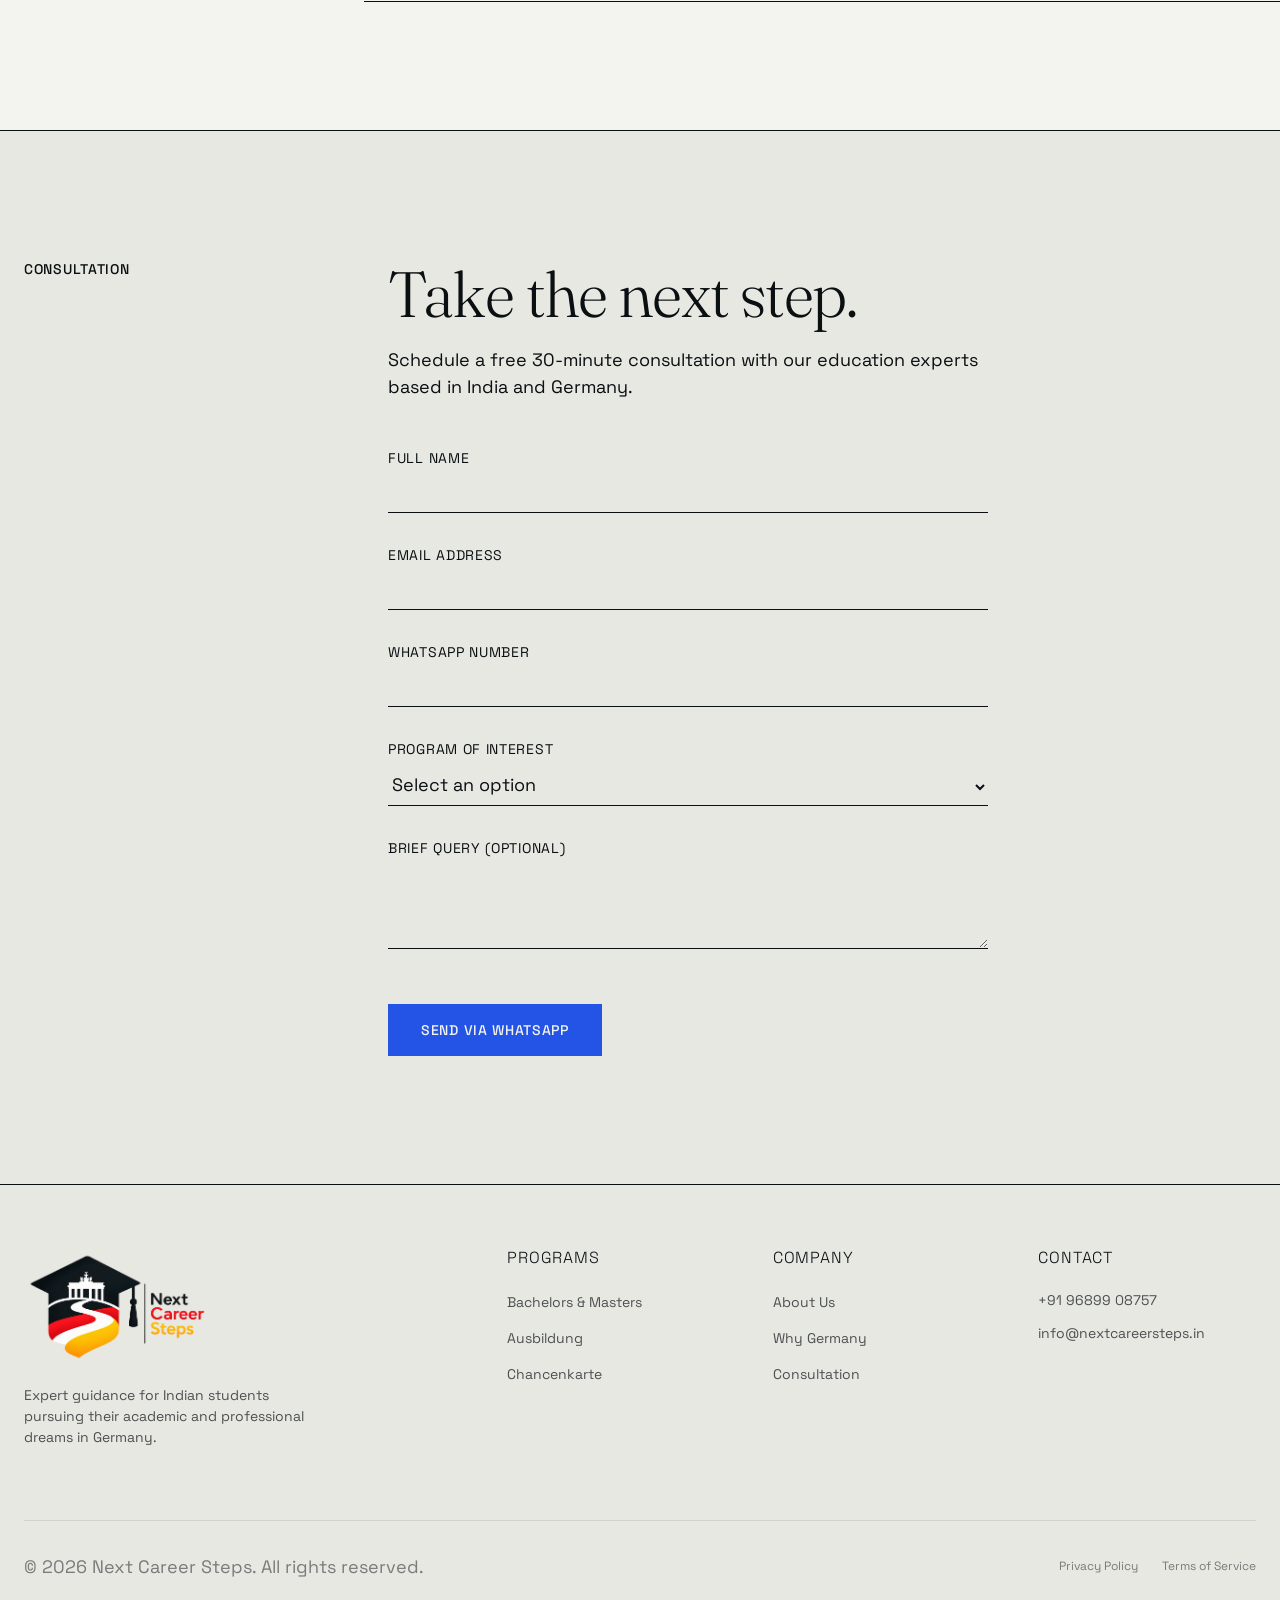
==== commit 91c679d3: "Update contact form styling, remove placeholders, and update button text" ====
--- a/index.html
+++ b/index.html
@@ -32,7 +32,7 @@
                 </div>
                 <h1>Study in <em>Germany</em>.</h1>
                 <p>Expert guidance for Indian students pursuing Ausbildung, Bachelors, or Masters. From SOP writing to arrival support.</p>
-                <a href="#contact" class="btn btn-primary">Start application</a>
+                <a href="#contact" class="btn btn-primary">Get in touch</a>
             </div>
             <div class="hero-image">
                 <img src="https://images.unsplash.com/photo-1527866959252-deab85ef7d1b?ixlib=rb-4.0.3&auto=format&fit=crop&w=800&q=80" alt="Students in Germany">
@@ -111,15 +111,15 @@
                     <form id="contact-form" style="margin-top: 3rem;">
                         <div class="form-group">
                             <label for="name">Full Name</label>
-                            <input type="text" id="name" required placeholder="John Doe">
+                            <input type="text" id="name" required>
                         </div>
                         <div class="form-group">
                             <label for="email">Email Address</label>
-                            <input type="email" id="email" required placeholder="john@example.com">
+                            <input type="email" id="email" required>
                         </div>
                         <div class="form-group">
                             <label for="phone">WhatsApp Number</label>
-                            <input type="tel" id="phone" required placeholder="+91 XXXXX XXXXX">
+                            <input type="tel" id="phone" required>
                         </div>
                         <div class="form-group">
                             <label for="program">Program of Interest</label>
@@ -134,7 +134,7 @@
                         </div>
                         <div class="form-group">
                             <label for="message">Brief Query (Optional)</label>
-                            <textarea id="message" rows="3" placeholder="I would like to know more about..."></textarea>
+                            <textarea id="message" rows="3"></textarea>
                         </div>
                         <button type="submit" class="btn btn-primary" style="margin-top: 1rem;">Send via WhatsApp</button>
                     </form>
--- a/styles.css
+++ b/styles.css
@@ -398,7 +398,7 @@
 
 input, select, textarea {
     width: 100%;
-    padding: 1rem 0;
+    padding: 0.25rem 0 0.5rem 0;
     border: none;
     border-bottom: 1px solid var(--ink);
     background: transparent;
